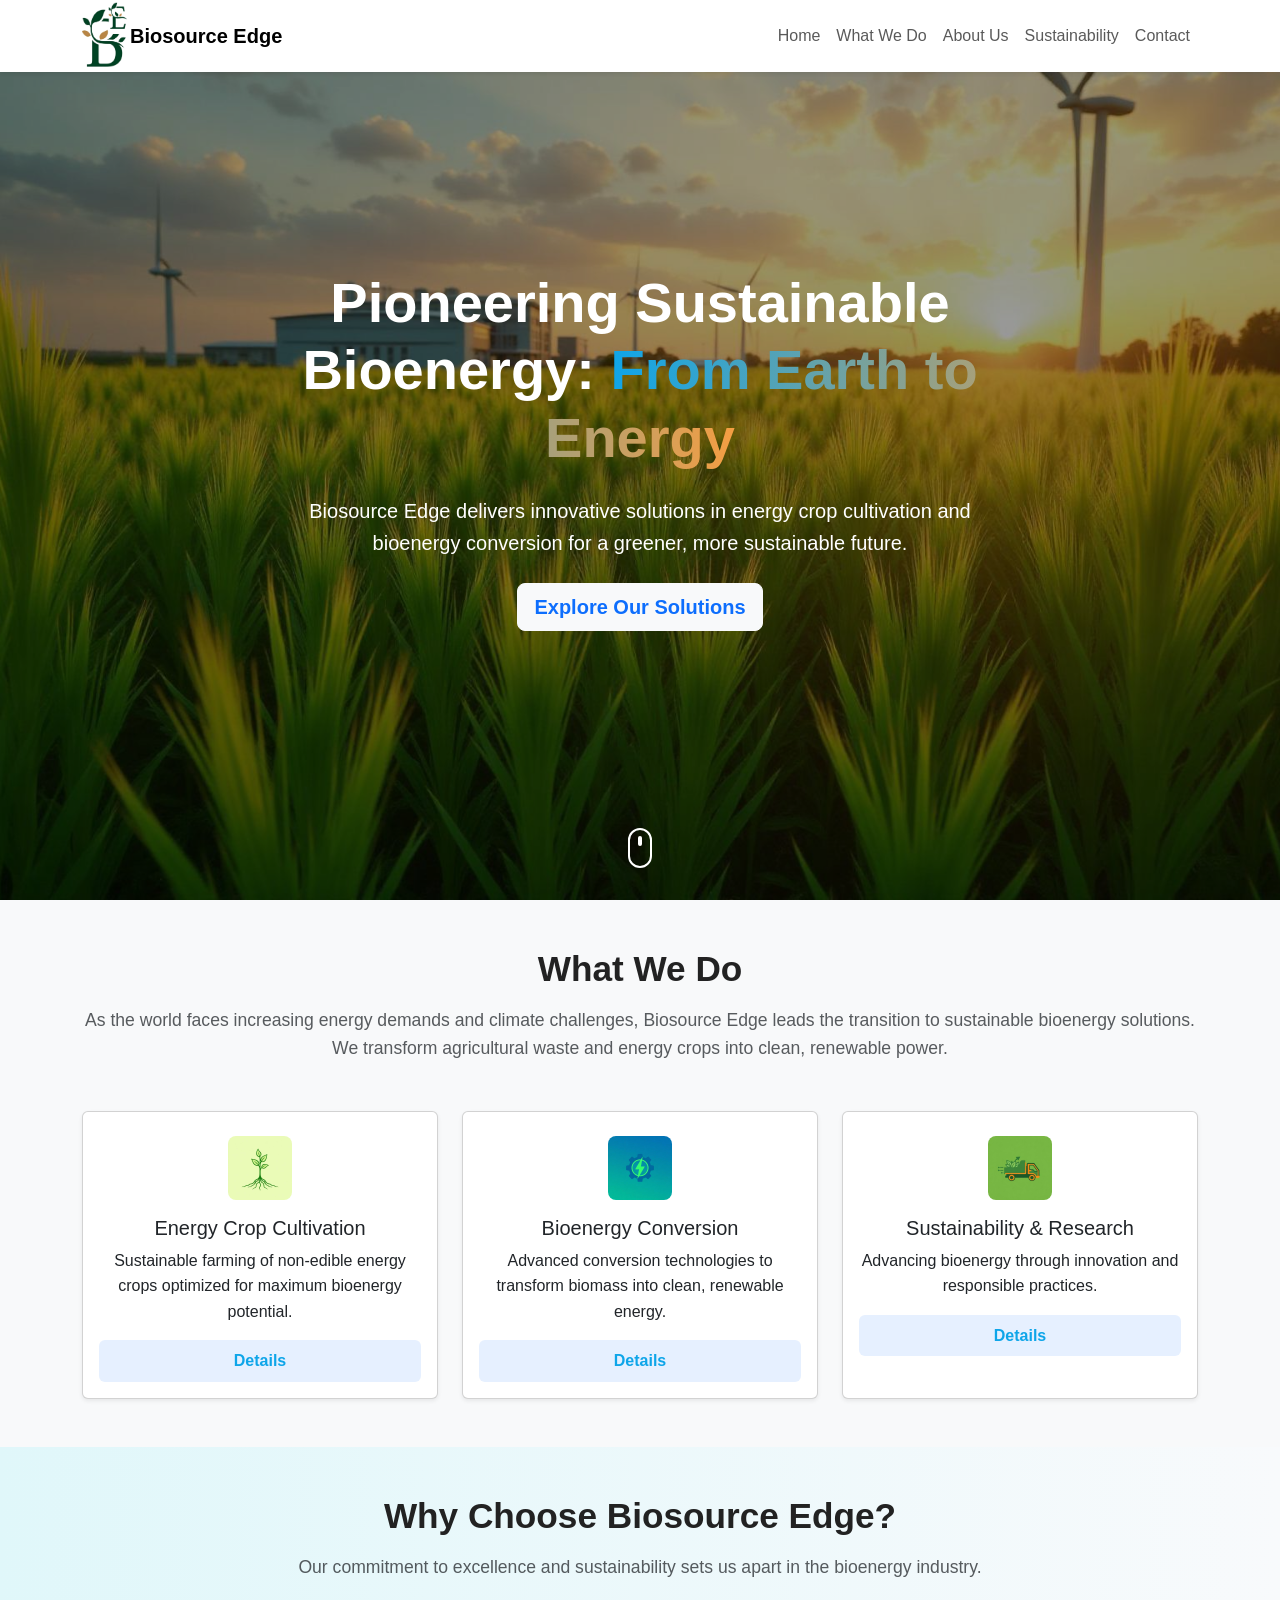
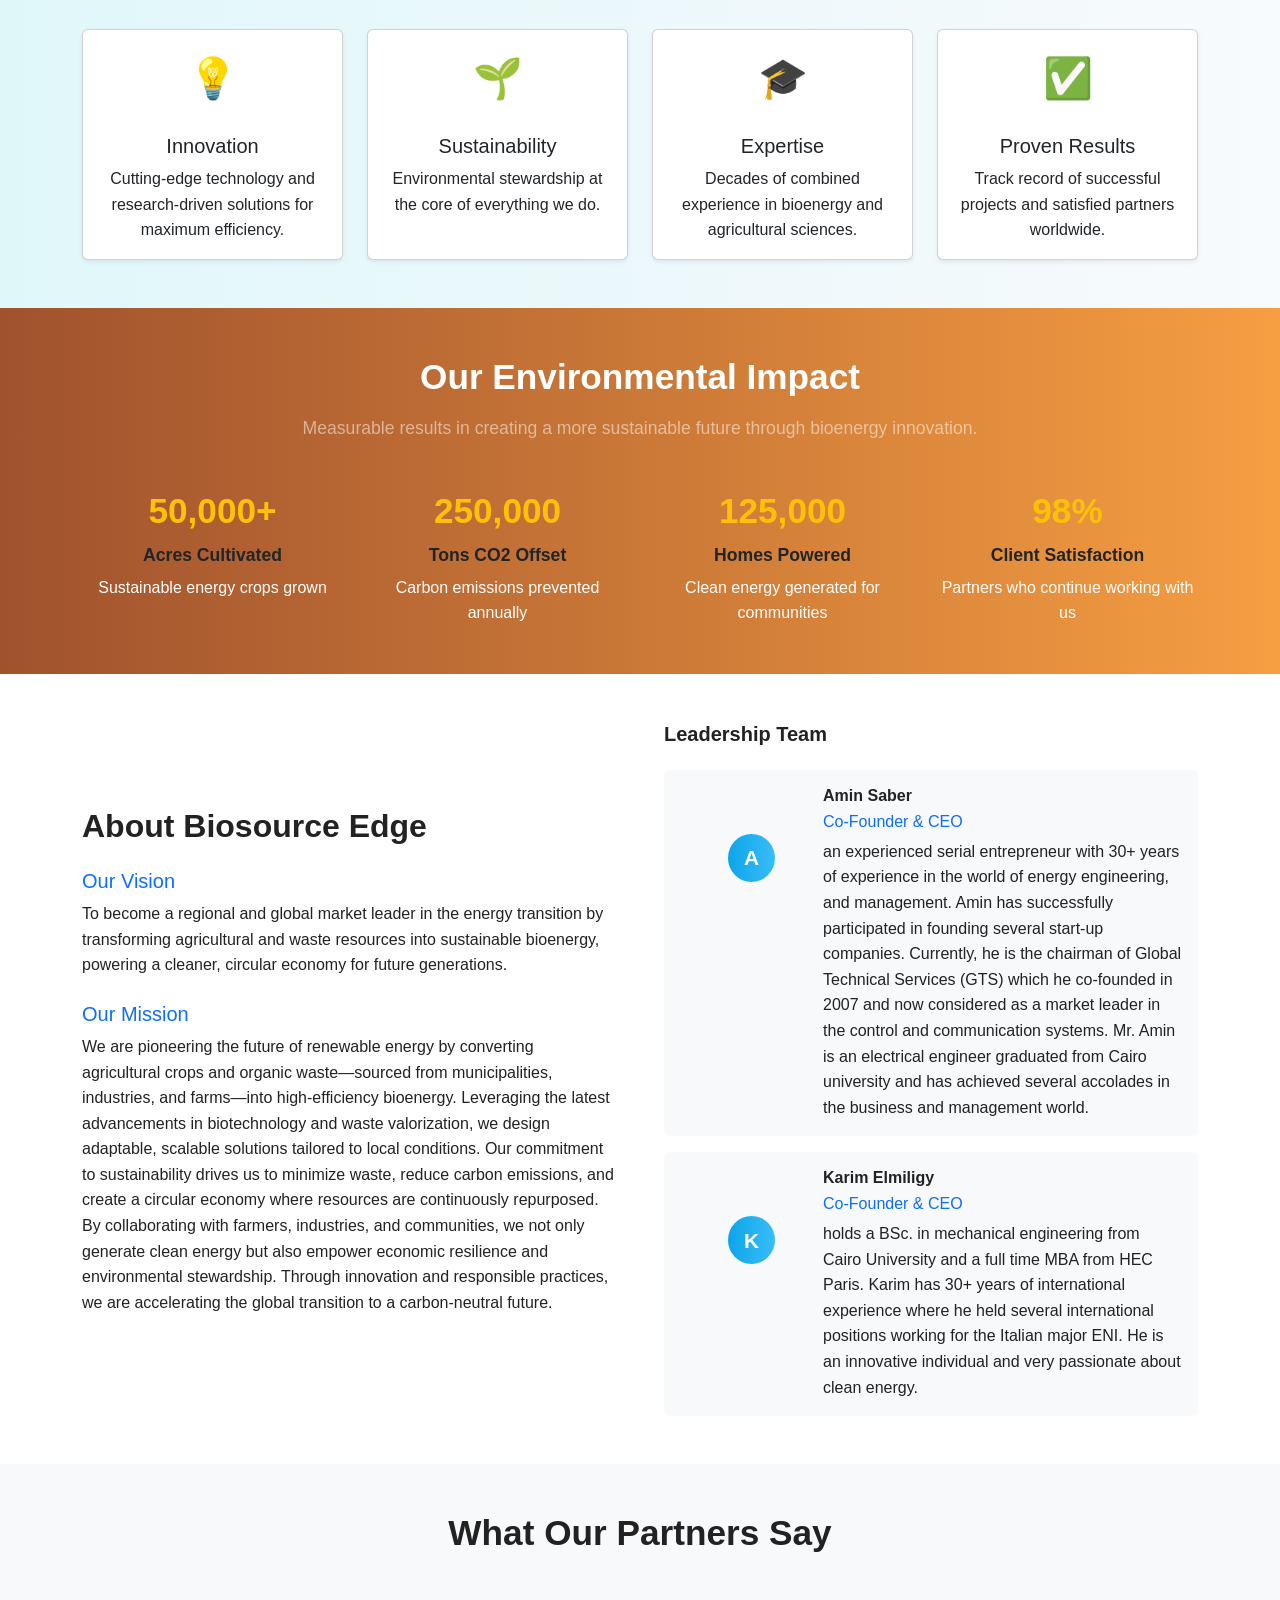
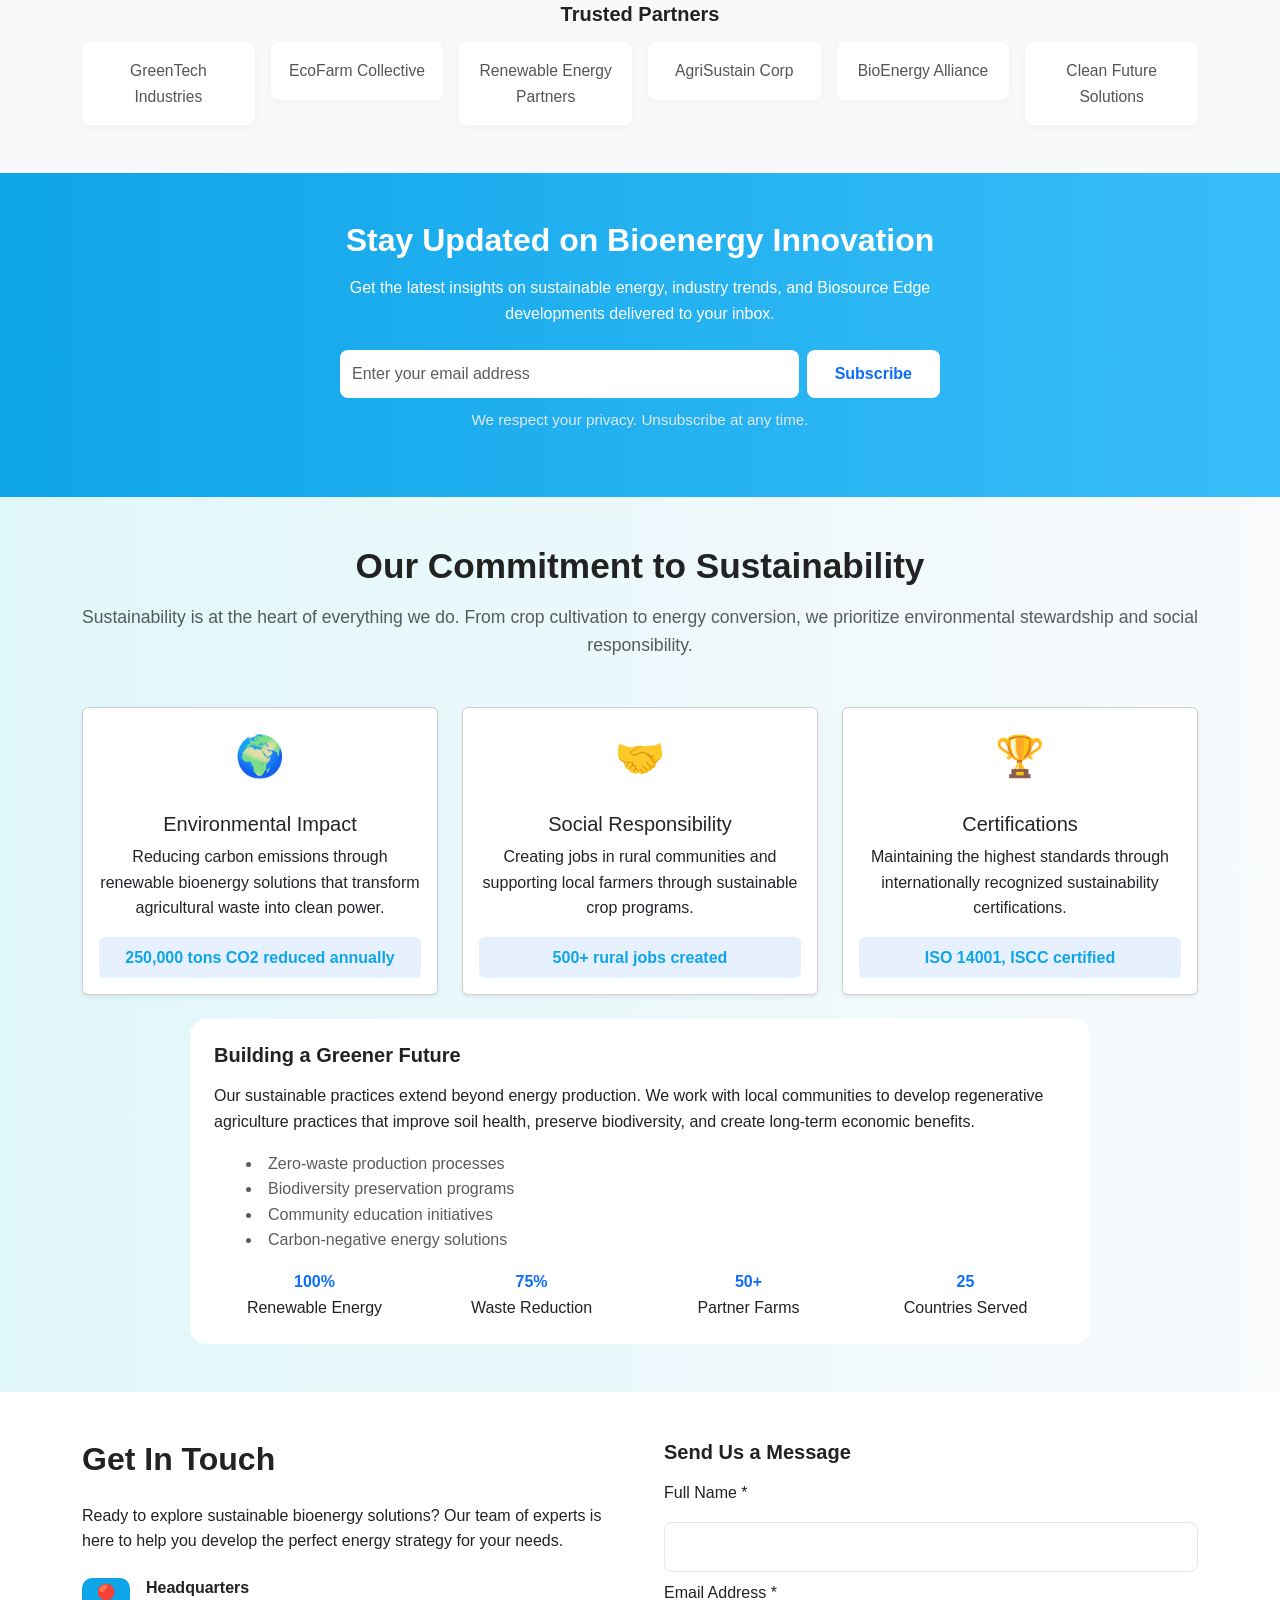
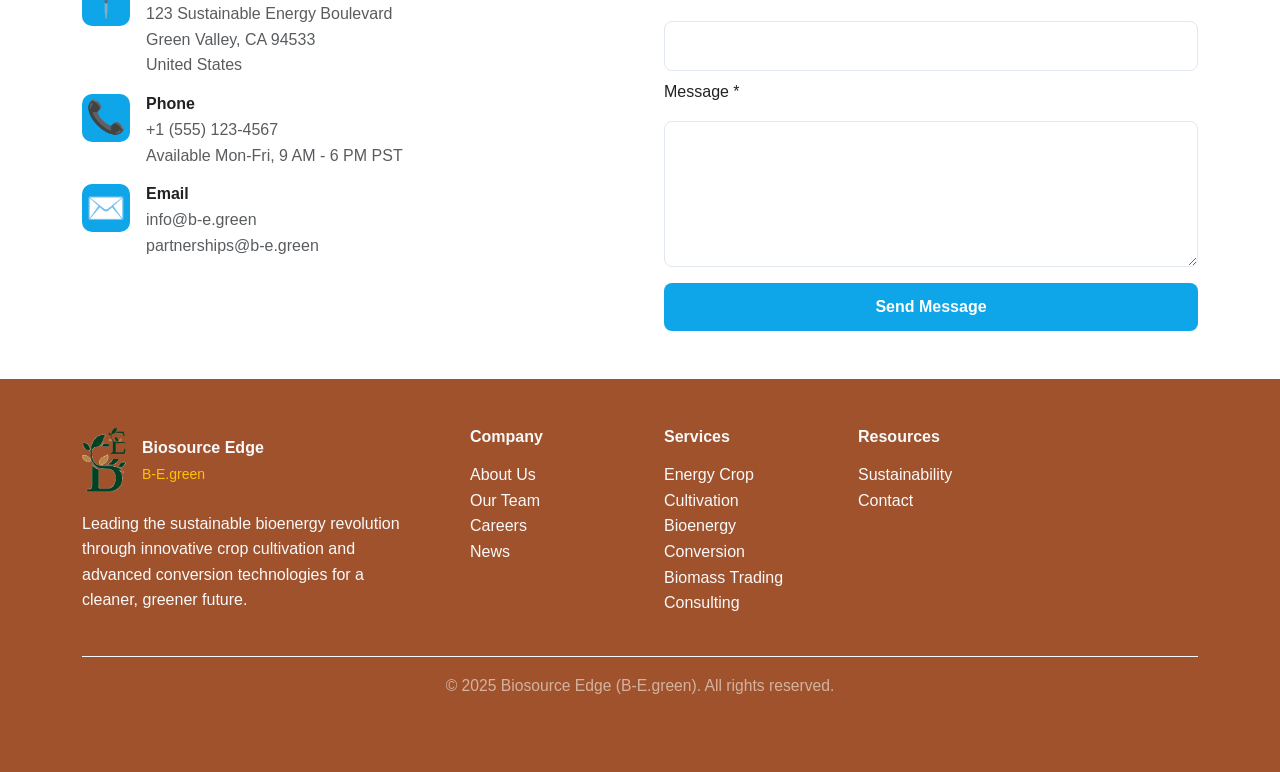
==== index.html @ 22eb6f59 "upload" ====
<!DOCTYPE html>
<html lang="en">

<head>
    <meta charset="UTF-8">
    <meta name="viewport" content="width=device-width, initial-scale=1.0">
    <title>Bioenergy Bloom</title>
    <!-- Bootstrap CSS -->
    <link href="https://cdn.jsdelivr.net/npm/bootstrap@5.3.2/dist/css/bootstrap.min.css" rel="stylesheet">
    
    <!-- Bootstrap Icons -->
    <link rel="stylesheet" href="https://cdn.jsdelivr.net/npm/bootstrap-icons@1.10.0/font/bootstrap-icons.css">
    <link rel="stylesheet" href="styles.css">
</head>

<body>
    <!-- Navigation Bar (Bootstrap) -->
    <nav class="navbar navbar-expand-lg bg-white shadow-sm fixed-top">
        <div class="container">
            <a class="navbar-brand d-flex align-items-center" href="#home">
                <!-- <span class="logo me-2">BE</span> -->
                <img src="assets/Biosource Logo.png" class="card-img-top mx-auto " alt="BE" style="width: 3rem;">
                <span>
                    <span class="fw-bold">Biosource Edge</span><br>
                    <!-- <span class="text-primary small">B-E.green</span> -->
                </span>
            </a>
            <button class="navbar-toggler" type="button" data-bs-toggle="collapse" data-bs-target="#mainNavbar"
                aria-controls="mainNavbar" aria-expanded="false" aria-label="Toggle navigation">
                <span class="navbar-toggler-icon"></span>
            </button>
            <div class="collapse navbar-collapse" id="mainNavbar">
                <ul class="navbar-nav ms-auto mb-2 mb-lg-0">
                    <li class="nav-item"><a class="nav-link" href="#home">Home</a></li>
                    <li class="nav-item"><a class="nav-link" href="#services">What We Do</a></li>
                    <li class="nav-item"><a class="nav-link" href="#about">About Us</a></li>
                    <li class="nav-item"><a class="nav-link" href="#sustainability">Sustainability</a></li>
                    <li class="nav-item"><a class="nav-link" href="#contact">Contact</a></li>
                </ul>
            </div>
        </div>
    </nav>

    <!-- Hero Section (Bootstrap) -->
    <section id="home" class="hero-section d-flex align-items-center justify-content-center"
        style="background-image: url('assets/hero-bioenergy.jpg');">
        <div class="hero-overlay"></div>
        <div class="container position-relative z-2 text-center text-white py-5">
            <div class="mx-auto" style="max-width: 700px;">
                <h1 class="display-4 fw-bold mb-4">Pioneering Sustainable Bioenergy: <span class="text-gradient">From
                        Earth to Energy</span></h1>
                <p class="lead mb-4">Biosource Edge delivers innovative solutions in energy crop cultivation and
                    bioenergy conversion for a greener, more sustainable future.</p>
                <button onclick="document.getElementById('services').scrollIntoView({behavior: 'smooth'});"
                    class="btn btn-lg btn-light text-primary fw-semibold">Explore Our Solutions</button>
            </div>
        </div>
        <div class="scroll-indicator">
            <div class="mouse">
                <div class="mouse-dot"></div>
            </div>
        </div>
    </section>

    <!-- Services Section (Bootstrap) -->
    <section id="services" class="services-section py-5 bg-light">
        <div class="container">
            <div class="section-header mb-5 text-center">
                <h2 class="fw-bold mb-3">What We Do</h2>
                <p class="text-muted">As the world faces increasing energy demands and climate challenges, Biosource
                    Edge leads the transition to sustainable bioenergy solutions. We transform agricultural waste and
                    energy crops into clean, renewable power.</p>
            </div>
            <div class="row g-4">
                <div class="col-md-6 col-lg-4">
                    <div class="card h-100 text-center shadow-sm">
                        <img src="assets/icon-cultivation.jpg" class="card-img-top mx-auto mt-4"
                            alt="Energy Crop Cultivation"
                            style="width:64px;height:64px;object-fit:cover;border-radius:8px;">
                        <div class="card-body">
                            <h5 class="card-title">Energy Crop Cultivation</h5>
                            <p class="card-text">Sustainable farming of non-edible energy crops optimized for maximum
                                bioenergy potential.</p>
                            <div class="sustainability-metrics bg-primary bg-opacity-10 rounded p-2 mt-2 fw-semibold" data-bs-toggle="modal" data-bs-target="#energyCropsModal">
                                Details</div>
                        </div>
                    </div>
                </div>
                <div class="col-md-6 col-lg-4">
                    <div class="card h-100 text-center shadow-sm">
                        <img src="assets/icon-conversion.jpg" class="card-img-top mx-auto mt-4"
                            alt="Bioenergy Conversion"
                            style="width:64px;height:64px;object-fit:cover;border-radius:8px;">
                        <div class="card-body">
                            <h5 class="card-title">Bioenergy Conversion</h5>
                            <p class="card-text">Advanced conversion technologies to transform biomass into clean,
                                renewable energy.</p>
                            <div class="sustainability-metrics bg-primary bg-opacity-10 rounded p-2 mt-2 fw-semibold" data-bs-toggle="modal" data-bs-target="#biomassEnergyModal">
                                Details</div>
                        </div>
                    </div>
                </div>
                <div class="col-md-6 col-lg-4">
                    <div class="card h-100 text-center shadow-sm">
                        <img src="assets/icon-supply.jpg" class="card-img-top mx-auto mt-4"
                            alt="Sustainability & Research"
                            style="width:64px;height:64px;object-fit:cover;border-radius:8px;">
                        <div class="card-body">
                            <h5 class="card-title">Sustainability & Research</h5>
                            <p class="card-text">Advancing bioenergy through innovation and responsible practices.</p>
                            <div class="sustainability-metrics bg-primary bg-opacity-10 rounded p-2 mt-2 fw-semibold" data-bs-toggle="modal" data-bs-target="#sustainabilityModal">
                                Details</div>
                        </div>
                    </div>
                </div>
                <!-- <div class="col-md-6 col-lg-3">
                    <div class="card h-100 text-center shadow-sm">
                        <img src="assets/icon-consulting.jpg" class="card-img-top mx-auto mt-4"
                            alt="Project Development & Consulting"
                            style="width:64px;height:64px;object-fit:cover;border-radius:8px;">
                        <div class="card-body">
                            <h5 class="card-title">Project Development & Consulting</h5>
                            <p class="card-text">Expert consulting services for bioenergy project development and
                                implementation.</p>
                            <div class="sustainability-metrics bg-primary bg-opacity-10 rounded p-2 mt-2 fw-semibold">
                                Details</div>
                        </div>
                    </div>
                </div> -->
            </div>
        </div>
    </section>

    <!-- Why Choose Us Section (Bootstrap) -->
    <section class="why-choose-section py-5 bg-white">
        <div class="container">
            <div class="section-header mb-5 text-center">
                <h2 class="fw-bold mb-3">Why Choose Biosource Edge?</h2>
                <p class="text-muted">Our commitment to excellence and sustainability sets us apart in the bioenergy
                    industry.</p>
            </div>
            <div class="row g-4">
                <div class="col-md-6 col-lg-3">
                    <div class="card h-100 text-center shadow-sm">
                        <div class="feature-icon display-5 mt-4">💡</div>
                        <div class="card-body">
                            <h5 class="card-title">Innovation</h5>
                            <p class="card-text">Cutting-edge technology and research-driven solutions for maximum
                                efficiency.</p>
                        </div>
                    </div>
                </div>
                <div class="col-md-6 col-lg-3">
                    <div class="card h-100 text-center shadow-sm">
                        <div class="feature-icon display-5 mt-4">🌱</div>
                        <div class="card-body">
                            <h5 class="card-title">Sustainability</h5>
                            <p class="card-text">Environmental stewardship at the core of everything we do.</p>
                        </div>
                    </div>
                </div>
                <div class="col-md-6 col-lg-3">
                    <div class="card h-100 text-center shadow-sm">
                        <div class="feature-icon display-5 mt-4">🎓</div>
                        <div class="card-body">
                            <h5 class="card-title">Expertise</h5>
                            <p class="card-text">Decades of combined experience in bioenergy and agricultural sciences.
                            </p>
                        </div>
                    </div>
                </div>
                <div class="col-md-6 col-lg-3">
                    <div class="card h-100 text-center shadow-sm">
                        <div class="feature-icon display-5 mt-4">✅</div>
                        <div class="card-body">
                            <h5 class="card-title">Proven Results</h5>
                            <p class="card-text">Track record of successful projects and satisfied partners worldwide.
                            </p>
                        </div>
                    </div>
                </div>
            </div>
        </div>
    </section>

    <!-- Impact Section (Bootstrap) -->
    <section class="impact-section py-5 text-white"
        style="background: linear-gradient(90deg, #a0522d 0%, #f59e42 100%);">
        <div class="container">
            <div class="section-header mb-5 text-center">
                <h2 class="fw-bold mb-3">Our Environmental Impact</h2>
                <p class="text-white-50">Measurable results in creating a more sustainable future through bioenergy
                    innovation.</p>
            </div>
            <div class="row g-4">
                <div class="col-md-6 col-lg-3">
                    <div class="card h-100 text-center bg-transparent border-0">
                        <div class="impact-number display-5 fw-bold text-warning">50,000+</div>
                        <div class="impact-label fw-semibold">Acres Cultivated</div>
                        <div class="impact-desc">Sustainable energy crops grown</div>
                    </div>
                </div>
                <div class="col-md-6 col-lg-3">
                    <div class="card h-100 text-center bg-transparent border-0">
                        <div class="impact-number display-5 fw-bold text-warning">250,000</div>
                        <div class="impact-label fw-semibold">Tons CO2 Offset</div>
                        <div class="impact-desc">Carbon emissions prevented annually</div>
                    </div>
                </div>
                <div class="col-md-6 col-lg-3">
                    <div class="card h-100 text-center bg-transparent border-0">
                        <div class="impact-number display-5 fw-bold text-warning">125,000</div>
                        <div class="impact-label fw-semibold">Homes Powered</div>
                        <div class="impact-desc">Clean energy generated for communities</div>
                    </div>
                </div>
                <div class="col-md-6 col-lg-3">
                    <div class="card h-100 text-center bg-transparent border-0">
                        <div class="impact-number display-5 fw-bold text-warning">98%</div>
                        <div class="impact-label fw-semibold">Client Satisfaction</div>
                        <div class="impact-desc">Partners who continue working with us</div>
                    </div>
                </div>
            </div>
        </div>
    </section>

    <!-- About Section (Bootstrap) -->
    <section id="about" class="about-section py-5 bg-white">
        <div class="container">
            <div class="row g-5 align-items-center">
                <div class="col-lg-6">
                    <h2 class="fw-bold mb-4">About Biosource Edge</h2>
                    <div class="mb-4">
                        <h5 class="text-primary mb-2">Our Vision</h5>
                        <p>To become a regional and global market leader in the energy transition by transforming agricultural and waste resources into sustainable bioenergy, powering a cleaner, circular economy for future generations.</p>
                    </div>
                    <div>
                        <h5 class="text-primary mb-2">Our Mission</h5>
                        <p>We are pioneering the future of renewable energy by converting agricultural crops and organic waste—sourced from municipalities, industries, and farms—into high-efficiency bioenergy. Leveraging the latest advancements in biotechnology and waste valorization, we design adaptable, scalable solutions tailored to local conditions. Our commitment to sustainability drives us to minimize waste, reduce carbon emissions, and create a circular economy where resources are continuously repurposed. By collaborating with farmers, industries, and communities, we not only generate clean energy but also empower economic resilience and environmental stewardship. Through innovation and responsible practices, we are accelerating the global transition to a carbon-neutral future.</p>
                    </div>
                </div>
                <div class="col-lg-6">
                    <h5 class="fw-bold mb-4">Leadership Team</h5>
                    <div class="d-flex align-items-start mb-3 bg-light rounded p-3">
                        <div class="team-avatar m-5">A</div>
                        <div>
                            <h6 class="fw-semibold mb-1">Amin Saber</h6>
                            <div class="text-primary mb-1">Co-Founder & CEO</div>
                            <div>an experienced serial entrepreneur with 30+ years of experience in the world of energy engineering, and management. Amin has successfully participated in founding several start-up companies. Currently, he is the chairman of Global Technical Services (GTS) which he co-founded in 2007 and now considered as a market leader in the control and communication systems.  Mr. Amin is an electrical engineer graduated from Cairo university and has achieved several accolades in the business and management world.</div>
                        </div>
                    </div>
                    <div class="d-flex align-items-start bg-light rounded p-3">
                        <div class="team-avatar m-5">K</div>
                        <div>
                            <h6 class="fw-semibold mb-1">Karim Elmiligy</h6>
                            <div class="text-primary mb-1">Co-Founder & CEO</div>
                            <div>holds a BSc. in mechanical engineering from Cairo University and a full time MBA from HEC Paris. Karim has 30+ years of international experience where he held several international positions working for the Italian major ENI. He is an innovative individual and very passionate about clean energy.</div>
                        </div>
                    </div>
                </div>
            </div>
        </div>
    </section>

    <!-- Testimonials Section (Bootstrap) -->
    <section class="testimonials-section py-5 bg-light">
        <div class="container">
            <div class="section-header mb-5 text-center">
                <h2 class="fw-bold mb-3">What Our Partners Say</h2>
                <!-- <p class="text-muted">Hear from the organizations we've helped transform their energy future.</p> -->
            </div>
            <!-- <div class="row g-4 mb-4">
                <div class="col-md-4">
                    <div class="card h-100 shadow-sm">
                        <div class="card-body">
                            <div class="testimonial-rating text-warning mb-2">★★★★★</div>
                            <p class="card-text">"Biosource Edge transformed our agricultural waste into a valuable
                                energy resource. Their expertise and professionalism exceeded our expectations."</p>
                            <div class="testimonial-author mt-3">Sarah Johnson<br><span
                                    class="testimonial-company text-primary">GreenTech Industries</span></div>
                        </div>
                    </div>
                </div>
                <div class="col-md-4">
                    <div class="card h-100 shadow-sm">
                        <div class="card-body">
                            <div class="testimonial-rating text-warning mb-2">★★★★★</div>
                            <p class="card-text">"The sustainable solutions provided by Biosource Edge have
                                significantly reduced our carbon footprint while improving our bottom line."</p>
                            <div class="testimonial-author mt-3">Michael Chen<br><span
                                    class="testimonial-company text-primary">EcoFarm Collective</span></div>
                        </div>
                    </div>
                </div>
                <div class="col-md-4">
                    <div class="card h-100 shadow-sm">
                        <div class="card-body">
                            <div class="testimonial-rating text-warning mb-2">★★★★★</div>
                            <p class="card-text">"Their innovative approach to bioenergy conversion has revolutionized
                                how we think about renewable energy in agriculture."</p>
                            <div class="testimonial-author mt-3">Dr. Amanda Rodriguez<br><span
                                    class="testimonial-company text-primary">Sustainable Energy Research
                                    Institute</span></div>
                        </div>
                    </div>
                </div>
            </div> -->
            <div class="partners-section text-center">
                <h5 class="fw-bold mb-3">Trusted Partners</h5>
                <div class="row g-3 justify-content-center">
                    <div class="col-6 col-md-2">
                        <div class="partner-card">GreenTech Industries</div>
                    </div>
                    <div class="col-6 col-md-2">
                        <div class="partner-card">EcoFarm Collective</div>
                    </div>
                    <div class="col-6 col-md-2">
                        <div class="partner-card">Renewable Energy Partners</div>
                    </div>
                    <div class="col-6 col-md-2">
                        <div class="partner-card">AgriSustain Corp</div>
                    </div>
                    <div class="col-6 col-md-2">
                        <div class="partner-card">BioEnergy Alliance</div>
                    </div>
                    <div class="col-6 col-md-2">
                        <div class="partner-card">Clean Future Solutions</div>
                    </div>
                </div>
            </div>
        </div>
    </section>

    <!-- News Section (Bootstrap) -->
    <!-- <section class="news-section py-5 bg-white">
        <div class="container">
            <div class="section-header mb-5 text-center">
                <h2 class="fw-bold mb-3">Latest News & Insights</h2>
                <p class="text-muted">Stay updated with our latest developments and industry insights.</p>
            </div>
            <div class="row g-4">
                <div class="col-md-4">
                    <div class="card h-100 shadow-sm cursor-pointer">
                        <div class="card-body">
                            <div class="news-category bg-primary text-white px-3 py-1 rounded-pill mb-2 d-inline-block">
                                Expansion</div>
                            <h5 class="card-title">Biosource Edge Expands Operations to Three New Regions</h5>
                            <p class="card-text">Our sustainable bioenergy solutions are now available in additional
                                markets, bringing clean energy closer to more communities.</p>
                            <div class="news-meta d-flex justify-content-between align-items-center">
                                <span class="text-muted">March 15, 2024</span>
                                <span class="text-primary read-more">Read More →</span>
                            </div>
                        </div>
                    </div>
                </div>
                <div class="col-md-4">
                    <div class="card h-100 shadow-sm cursor-pointer">
                        <div class="card-body">
                            <div class="news-category bg-primary text-white px-3 py-1 rounded-pill mb-2 d-inline-block">
                                Innovation</div>
                            <h5 class="card-title">Breakthrough in Energy Crop Yield Technology</h5>
                            <p class="card-text">New cultivation techniques increase biomass yield by 40% while
                                maintaining soil health and biodiversity.</p>
                            <div class="news-meta d-flex justify-content-between align-items-center">
                                <span class="text-muted">February 28, 2024</span>
                                <span class="text-primary read-more">Read More →</span>
                            </div>
                        </div>
                    </div>
                </div>
                <div class="col-md-4">
                    <div class="card h-100 shadow-sm cursor-pointer">
                        <div class="card-body">
                            <div class="news-category bg-primary text-white px-3 py-1 rounded-pill mb-2 d-inline-block">
                                Partnership</div>
                            <h5 class="card-title">Partnership with Leading Agricultural Universities</h5>
                            <p class="card-text">Collaborative research program launched to advance bioenergy conversion
                                efficiency and sustainability practices.</p>
                            <div class="news-meta d-flex justify-content-between align-items-center">
                                <span class="text-muted">February 10, 2024</span>
                                <span class="text-primary read-more">Read More →</span>
                            </div>
                        </div>
                    </div>
                </div>
            </div>
        </div>
    </section> -->

    <!-- Newsletter Section (Bootstrap) -->
    <section class="newsletter-section py-5 bg-primary text-white text-center">
        <div class="container">
            <div class="newsletter-content mx-auto" style="max-width:600px;">
                <h2 class="fw-bold mb-3">Stay Updated on Bioenergy Innovation</h2>
                <p class="mb-4">Get the latest insights on sustainable energy, industry trends, and Biosource Edge
                    developments delivered to your inbox.</p>
                <form id="newsletter-form" class="newsletter-form d-flex gap-2 justify-content-center mb-2">
                    <input type="email" id="newsletter-email" class="form-control"
                        placeholder="Enter your email address" required>
                    <button type="submit" class="btn btn-light text-primary fw-semibold">Subscribe</button>
                </form>
                <p class="newsletter-privacy small">We respect your privacy. Unsubscribe at any time.</p>
                <div id="newsletter-success" class="newsletter-success bg-white bg-opacity-10 rounded p-4 mt-3"
                    style="display:none;">
                    <div class="newsletter-check display-4 mb-2">✓</div>
                    <h3 class="fw-bold mb-2">Thank You!</h3>
                    <p>You've successfully subscribed to our newsletter.</p>
                </div>
            </div>
        </div>
    </section>

    <!-- Sustainability Section (Bootstrap) -->
    <section id="sustainability" class="sustainability-section py-5 bg-light">
        <div class="container">
            <div class="section-header mb-5 text-center">
                <h2 class="fw-bold mb-3">Our Commitment to Sustainability</h2>
                <p class="text-muted">Sustainability is at the heart of everything we do. From crop cultivation to
                    energy conversion, we prioritize environmental stewardship and social responsibility.</p>
            </div>
            <div class="row g-4 mb-4">
                <div class="col-md-4">
                    <div class="card h-100 text-center shadow-sm">
                        <div class="sustainability-icon display-5 mt-4">🌍</div>
                        <div class="card-body">
                            <h5 class="card-title">Environmental Impact</h5>
                            <p class="card-text">Reducing carbon emissions through renewable bioenergy solutions that
                                transform agricultural waste into clean power.</p>
                            <div class="sustainability-metrics bg-primary bg-opacity-10 rounded p-2 mt-2 fw-semibold">
                                250,000 tons CO2 reduced annually</div>
                        </div>
                    </div>
                </div>
                <div class="col-md-4">
                    <div class="card h-100 text-center shadow-sm">
                        <div class="sustainability-icon display-5 mt-4">🤝</div>
                        <div class="card-body">
                            <h5 class="card-title">Social Responsibility</h5>
                            <p class="card-text">Creating jobs in rural communities and supporting local farmers through
                                sustainable crop programs.</p>
                            <div class="sustainability-metrics bg-primary bg-opacity-10 rounded p-2 mt-2 fw-semibold">
                                500+ rural jobs created</div>
                        </div>
                    </div>
                </div>
                <div class="col-md-4">
                    <div class="card h-100 text-center shadow-sm">
                        <div class="sustainability-icon display-5 mt-4">🏆</div>
                        <div class="card-body">
                            <h5 class="card-title">Certifications</h5>
                            <p class="card-text">Maintaining the highest standards through internationally recognized
                                sustainability certifications.</p>
                            <div class="sustainability-metrics bg-primary bg-opacity-10 rounded p-2 mt-2 fw-semibold">
                                ISO 14001, ISCC certified</div>
                        </div>
                    </div>
                </div>
            </div>
            <div class="sustainability-impact bg-white rounded-4 p-4 mt-4 mx-auto" style="max-width:900px;">
                <h5 class="fw-bold mb-3">Building a Greener Future</h5>
                <p class="mb-3">Our sustainable practices extend beyond energy production. We work with local
                    communities to develop regenerative agriculture practices that improve soil health, preserve
                    biodiversity, and create long-term economic benefits.</p>
                <ul class="mb-3 text-muted">
                    <li>Zero-waste production processes</li>
                    <li>Biodiversity preservation programs</li>
                    <li>Community education initiatives</li>
                    <li>Carbon-negative energy solutions</li>
                </ul>
                <div class="row g-3">
                    <div class="col-6 col-md-3 text-center"><span class="fw-bold text-primary">100%</span><br>Renewable
                        Energy</div>
                    <div class="col-6 col-md-3 text-center"><span class="fw-bold text-primary">75%</span><br>Waste
                        Reduction</div>
                    <div class="col-6 col-md-3 text-center"><span class="fw-bold text-primary">50+</span><br>Partner
                        Farms</div>
                    <div class="col-6 col-md-3 text-center"><span class="fw-bold text-primary">25</span><br>Countries
                        Served</div>
                </div>
            </div>
        </div>
    </section>

    <!-- Contact Section (Bootstrap) -->
    <section id="contact" class="contact-section py-5 bg-white">
        <div class="container">
            <div class="row g-5">
                <div class="col-lg-6">
                    <h2 class="fw-bold mb-4">Get In Touch</h2>
                    <p class="mb-4">Ready to explore sustainable bioenergy solutions? Our team of experts is here to
                        help you develop the perfect energy strategy for your needs.</p>
                    <div class="contact-details mt-4">
                        <div class="d-flex align-items-start mb-3">
                            <div class="contact-icon me-3">📍</div>
                            <div>
                                <h6 class="fw-semibold mb-1">Headquarters</h6>
                                <div class="text-muted">123 Sustainable Energy Boulevard<br>Green Valley, CA
                                    94533<br>United States</div>
                            </div>
                        </div>
                        <div class="d-flex align-items-start mb-3">
                            <div class="contact-icon me-3">📞</div>
                            <div>
                                <h6 class="fw-semibold mb-1">Phone</h6>
                                <div class="text-muted">+1 (555) 123-4567<br>Available Mon-Fri, 9 AM - 6 PM PST</div>
                            </div>
                        </div>
                        <div class="d-flex align-items-start mb-3">
                            <div class="contact-icon me-3">✉️</div>
                            <div>
                                <h6 class="fw-semibold mb-1">Email</h6>
                                <div class="text-muted">info@b-e.green<br>partnerships@b-e.green</div>
                            </div>
                        </div>
                    </div>
                </div>
                <div class="col-lg-6">
                    <h5 class="fw-bold mb-3">Send Us a Message</h5>
                    <form id="contact-form" class="contact-form d-flex flex-column gap-2">
                        <label for="name" class="form-label">Full Name *</label>
                        <input type="text" id="name" name="name" class="form-control" required>
                        <label for="email" class="form-label">Email Address *</label>
                        <input type="email" id="email" name="email" class="form-control" required>
                        <label for="message" class="form-label">Message *</label>
                        <textarea id="message" name="message" rows="5" class="form-control" required></textarea>
                        <button type="submit" class="btn btn-primary fw-semibold mt-2">Send Message</button>
                    </form>
                    <div id="contact-success"
                        class="contact-success bg-primary bg-opacity-10 rounded p-4 mt-3 text-center"
                        style="display:none;">
                        <div class="contact-check display-4 mb-2 text-primary">✓</div>
                        <h4 class="fw-bold mb-2">Message Sent!</h4>
                        <p>Thank you for contacting us. We'll get back to you within 24 hours.</p>
                    </div>
                </div>
            </div>
        </div>
    </section>

    <!-- Footer Section (Bootstrap) -->
    <footer class="footer-section py-5 bg-brown text-light">
        <div class="container">
            <div class="row g-5 align-items-start">
                <div class="col-lg-4 mb-4 mb-lg-0">
                    <div class="footer-brand d-flex align-items-center mb-3">
                        <img src="assets/Biosource Logo.png" class="card-img-top " alt="BE" style="width: 3rem;">

                        <span>
                            <span class="fw-bold">Biosource Edge</span><br>
                            <span class="text-warning small">B-E.green</span>
                        </span>
                    </div>
                    <p>Leading the sustainable bioenergy revolution through innovative crop cultivation and advanced
                        conversion technologies for a cleaner, greener future.</p>
                    <!-- <div class="footer-social d-flex gap-2 mt-3">
                        <a href="#" class="social-link btn btn-light text-primary fw-bold">L</a>
                        <a href="#" class="social-link btn btn-light text-primary fw-bold">T</a>
                        <a href="#" class="social-link btn btn-light text-primary fw-bold">F</a>
                        <a href="#" class="social-link btn btn-light text-primary fw-bold">I</a>
                    </div> -->
                </div>
                <div class="col-lg-2">
                    <h6 class="fw-bold mb-3">Company</h6>
                    <ul class="list-unstyled">
                        <li><a href="#about" class="text-light text-decoration-none">About Us</a></li>
                        <li><a href="#about" class="text-light text-decoration-none">Our Team</a></li>
                        <li><a href="#contact" class="text-light text-decoration-none">Careers</a></li>
                        <li><a href="#news" class="text-light text-decoration-none">News</a></li>
                    </ul>
                </div>
                <div class="col-lg-2">
                    <h6 class="fw-bold mb-3">Services</h6>
                    <ul class="list-unstyled">
                        <li><a href="#services" class="text-light text-decoration-none">Energy Crop Cultivation</a></li>
                        <li><a href="#services" class="text-light text-decoration-none">Bioenergy Conversion</a></li>
                        <li><a href="#services" class="text-light text-decoration-none">Biomass Trading</a></li>
                        <li><a href="#services" class="text-light text-decoration-none">Consulting</a></li>
                    </ul>
                </div>
                <div class="col-lg-2">
                    <h6 class="fw-bold mb-3">Resources</h6>
                    <ul class="list-unstyled">
                        <li><a href="#sustainability" class="text-light text-decoration-none">Sustainability</a></li>
                        <!-- <li><a href="#testimonials" class="text-light text-decoration-none">Case Studies</a></li>
                        <li><a href="#news" class="text-light text-decoration-none">Blog</a></li> -->
                        <li><a href="#contact" class="text-light text-decoration-none">Contact</a></li>
                    </ul>
                </div>
            </div>
            <div class="footer-bottom border-top border-light pt-3 mt-4 text-center">
                <p class="mb-2">&copy; 2025 Biosource Edge (B-E.green). All rights reserved.</p>
                <!-- <div class="footer-policies d-flex gap-3 justify-content-center ">
                    <a href="#" class="text-light text-decoration-none">Privacy Policy</a>
                    <a href="#" class="text-light text-decoration-none">Terms of Service</a>
                    <a href="#" class="text-light text-decoration-none">Cookie Policy</a>
                </div> -->
            </div>
        </div>
    </footer>
    <!--
  <section id="services" class="services-section">
    <div class="section-header">
      <h2>What We Do</h2>
      <p>As the world faces increasing energy demands and climate challenges, Biosource Edge leads the transition to sustainable bioenergy solutions. We transform agricultural waste and energy crops into clean, renewable power.</p>
    </div>
    <div class="services-grid">
      <div class="service-card">
        <img src="assets/icon-cultivation.jpg" alt="Energy Crop Cultivation">
        <h3>Energy Crop Cultivation</h3>
        <p>Sustainable farming of non-edible energy crops optimized for maximum bioenergy potential.</p>
      </div>
      <div class="service-card">
        <img src="assets/icon-conversion.jpg" alt="Bioenergy Conversion">
        <h3>Bioenergy Conversion</h3>
        <p>Advanced conversion technologies to transform biomass into clean, renewable energy.</p>
      </div>
      <div class="service-card">
        <img src="assets/icon-supply.jpg" alt="Biomass Supply & Trading">
        <h3>Biomass Supply & Trading</h3>
        <p>Reliable supply chain management and trading of premium biomass materials.</p>
      </div>
      <div class="service-card">
        <img src="assets/icon-consulting.jpg" alt="Project Development & Consulting">
        <h3>Project Development & Consulting</h3>
        <p>Expert consulting services for bioenergy project development and implementation.</p>
      </div>
    </div>
  </section>

  <section class="why-choose-section">
    <div class="section-header">
      <h2>Why Choose Biosource Edge?</h2>
      <p>Our commitment to excellence and sustainability sets us apart in the bioenergy industry.</p>
    </div>
    <div class="features-grid">
      <div class="feature-card"><div class="feature-icon">💡</div><h3>Innovation</h3><p>Cutting-edge technology and research-driven solutions for maximum efficiency.</p></div>
      <div class="feature-card"><div class="feature-icon">🌱</div><h3>Sustainability</h3><p>Environmental stewardship at the core of everything we do.</p></div>
      <div class="feature-card"><div class="feature-icon">🎓</div><h3>Expertise</h3><p>Decades of combined experience in bioenergy and agricultural sciences.</p></div>
      <div class="feature-card"><div class="feature-icon">✅</div><h3>Proven Results</h3><p>Track record of successful projects and satisfied partners worldwide.</p></div>
    </div>
  </section>

  <section class="impact-section">
    <div class="section-header">
      <h2>Our Environmental Impact</h2>
      <p>Measurable results in creating a more sustainable future through bioenergy innovation.</p>
    </div>
    <div class="impact-grid">
      <div class="impact-card"><div class="impact-number">50,000+</div><div class="impact-label">Acres Cultivated</div><div class="impact-desc">Sustainable energy crops grown</div></div>
      <div class="impact-card"><div class="impact-number">250,000</div><div class="impact-label">Tons CO2 Offset</div><div class="impact-desc">Carbon emissions prevented annually</div></div>
      <div class="impact-card"><div class="impact-number">125,000</div><div class="impact-label">Homes Powered</div><div class="impact-desc">Clean energy generated for communities</div></div>
      <div class="impact-card"><div class="impact-number">98%</div><div class="impact-label">Client Satisfaction</div><div class="impact-desc">Partners who continue working with us</div></div>
    </div>
  </section>

  <section id="about" class="about-section">
    <div class="about-grid">
      <div class="about-content">
        <h2>About Biosource Edge</h2>
        <div class="about-vision">
          <h3>Our Vision</h3>
          <p>To lead the global transition to sustainable bioenergy by transforming agricultural resources into clean, renewable power that benefits both communities and the environment.</p>
        </div>
        <div class="about-mission">
          <h3>Our Mission</h3>
          <p>We develop innovative bioenergy solutions through sustainable crop cultivation, advanced conversion technologies, and strategic partnerships to create a carbon-neutral energy future.</p>
        </div>
      </div>
      <div class="about-team">
        <h3>Leadership Team</h3>
        <div class="team-member">
          <div class="team-avatar">A</div>
          <div>
            <h4>Amin</h4>
            <p class="team-role">Co-Founder & CEO</p>
            <p>Visionary leader with expertise in sustainable agriculture and bioenergy systems.</p>
          </div>
        </div>
        <div class="team-member">
          <div class="team-avatar">K</div>
          <div>
            <h4>Karim</h4>
            <p class="team-role">Co-Founder & CTO</p>
            <p>Technology innovator specializing in biomass conversion and renewable energy.</p>
          </div>
        </div>
      </div>
    </div>
  </section>

  <section class="testimonials-section">
    <div class="section-header">
      <h2>What Our Partners Say</h2>
      <p>Hear from the organizations we've helped transform their energy future.</p>
    </div>
    <div class="testimonials-grid">
      <div class="testimonial-card">
        <div class="testimonial-rating">★★★★★</div>
        <p>"Biosource Edge transformed our agricultural waste into a valuable energy resource. Their expertise and professionalism exceeded our expectations."</p>
        <div class="testimonial-author">Sarah Johnson<br><span class="testimonial-company">GreenTech Industries</span></div>
      </div>
      <div class="testimonial-card">
        <div class="testimonial-rating">★★★★★</div>
        <p>"The sustainable solutions provided by Biosource Edge have significantly reduced our carbon footprint while improving our bottom line."</p>
        <div class="testimonial-author">Michael Chen<br><span class="testimonial-company">EcoFarm Collective</span></div>
      </div>
      <div class="testimonial-card">
        <div class="testimonial-rating">★★★★★</div>
        <p>"Their innovative approach to bioenergy conversion has revolutionized how we think about renewable energy in agriculture."</p>
        <div class="testimonial-author">Dr. Amanda Rodriguez<br><span class="testimonial-company">Sustainable Energy Research Institute</span></div>
      </div>
    </div>
    <div class="partners-section">
      <h3>Trusted Partners</h3>
      <div class="partners-grid">
        <div class="partner-card">GreenTech Industries</div>
        <div class="partner-card">EcoFarm Collective</div>
        <div class="partner-card">Renewable Energy Partners</div>
        <div class="partner-card">AgriSustain Corp</div>
        <div class="partner-card">BioEnergy Alliance</div>
        <div class="partner-card">Clean Future Solutions</div>
      </div>
    </div>
  </section>

  <section class="news-section">
    <div class="section-header">
      <h2>Latest News & Insights</h2>
      <p>Stay updated with our latest developments and industry insights.</p>
    </div>
    <div class="news-grid">
      <div class="news-card">
        <div class="news-category">Expansion</div>
        <h3>Biosource Edge Expands Operations to Three New Regions</h3>
        <p>Our sustainable bioenergy solutions are now available in additional markets, bringing clean energy closer to more communities.</p>
        <div class="news-meta">March 15, 2024 <span class="read-more">Read More →</span></div>
      </div>
      <div class="news-card">
        <div class="news-category">Innovation</div>
        <h3>Breakthrough in Energy Crop Yield Technology</h3>
        <p>New cultivation techniques increase biomass yield by 40% while maintaining soil health and biodiversity.</p>
        <div class="news-meta">February 28, 2024 <span class="read-more">Read More →</span></div>
      </div>
      <div class="news-card">
        <div class="news-category">Partnership</div>
        <h3>Partnership with Leading Agricultural Universities</h3>
        <p>Collaborative research program launched to advance bioenergy conversion efficiency and sustainability practices.</p>
        <div class="news-meta">February 10, 2024 <span class="read-more">Read More →</span></div>
      </div>
    </div>
  </section>

  <section class="newsletter-section">
    <div class="newsletter-content">
      <h2>Stay Updated on Bioenergy Innovation</h2>
      <p>Get the latest insights on sustainable energy, industry trends, and Biosource Edge developments delivered to your inbox.</p>
      <form id="newsletter-form" class="newsletter-form">
        <input type="email" id="newsletter-email" placeholder="Enter your email address" required>
        <button type="submit">Subscribe</button>
      </form>
      <p class="newsletter-privacy">We respect your privacy. Unsubscribe at any time.</p>
      <div id="newsletter-success" class="newsletter-success" style="display:none;">
        <div class="newsletter-check">✓</div>
        <h3>Thank You!</h3>
        <p>You've successfully subscribed to our newsletter.</p>
      </div>
    </div>
  </section>

  <section id="sustainability" class="sustainability-section">
    <div class="section-header">
      <h2>Our Commitment to Sustainability</h2>
      <p>Sustainability is at the heart of everything we do. From crop cultivation to energy conversion, we prioritize environmental stewardship and social responsibility.</p>
    </div>
    <div class="sustainability-grid">
      <div class="sustainability-card">
        <div class="sustainability-icon">🌍</div>
        <h3>Environmental Impact</h3>
        <p>Reducing carbon emissions through renewable bioenergy solutions that transform agricultural waste into clean power.</p>
        <div class="sustainability-metrics">250,000 tons CO2 reduced annually</div>
      </div>
      <div class="sustainability-card">
        <div class="sustainability-icon">🤝</div>
        <h3>Social Responsibility</h3>
        <p>Creating jobs in rural communities and supporting local farmers through sustainable crop programs.</p>
        <div class="sustainability-metrics">500+ rural jobs created</div>
      </div>
      <div class="sustainability-card">
        <div class="sustainability-icon">🏆</div>
        <h3>Certifications</h3>
        <p>Maintaining the highest standards through internationally recognized sustainability certifications.</p>
        <div class="sustainability-metrics">ISO 14001, ISCC certified</div>
      </div>
    </div>
    <div class="sustainability-impact">
      <h3>Building a Greener Future</h3>
      <p>Our sustainable practices extend beyond energy production. We work with local communities to develop regenerative agriculture practices that improve soil health, preserve biodiversity, and create long-term economic benefits.</p>
      <ul>
        <li>Zero-waste production processes</li>
        <li>Biodiversity preservation programs</li>
        <li>Community education initiatives</li>
        <li>Carbon-negative energy solutions</li>
      </ul>
      <div class="sustainability-stats">
        <div><span>100%</span> Renewable Energy</div>
        <div><span>75%</span> Waste Reduction</div>
        <div><span>50+</span> Partner Farms</div>
        <div><span>25</span> Countries Served</div>
      </div>
    </div>
  </section>

  <section id="contact" class="contact-section">
    <div class="contact-grid">
      <div class="contact-info">
        <h2>Get In Touch</h2>
        <p>Ready to explore sustainable bioenergy solutions? Our team of experts is here to help you develop the perfect energy strategy for your needs.</p>
        <div class="contact-details">
          <div class="contact-detail">
            <div class="contact-icon">📍</div>
            <div>
              <h3>Headquarters</h3>
              <p>123 Sustainable Energy Boulevard<br>Green Valley, CA 94533<br>United States</p>
            </div>
          </div>
          <div class="contact-detail">
            <div class="contact-icon">📞</div>
            <div>
              <h3>Phone</h3>
              <p>+1 (555) 123-4567<br>Available Mon-Fri, 9 AM - 6 PM PST</p>
            </div>
          </div>
          <div class="contact-detail">
            <div class="contact-icon">✉️</div>
            <div>
              <h3>Email</h3>
              <p>info@b-e.green<br>partnerships@b-e.green</p>
            </div>
          </div>
        </div>
      </div>
      <div class="contact-form-section">
        <h3>Send Us a Message</h3>
        <form id="contact-form" class="contact-form">
          <label for="name">Full Name *</label>
          <input type="text" id="name" name="name" required>
          <label for="email">Email Address *</label>
          <input type="email" id="email" name="email" required>
          <label for="message">Message *</label>
          <textarea id="message" name="message" rows="5" required></textarea>
          <button type="submit">Send Message</button>
        </form>
        <div id="contact-success" class="contact-success" style="display:none;">
          <div class="contact-check">✓</div>
          <h4>Message Sent!</h4>
          <p>Thank you for contacting us. We'll get back to you within 24 hours.</p>
        </div>
      </div>
    </div>
  </section>

  <footer class="footer-section">
    <div class="footer-main">
      <div class="footer-brand">
        <div class="logo">BE</div>
        <div>
          <div class="brand-title">Biosource Edge</div>
          <div class="brand-subtitle">B-E.green</div>
        </div>
      </div>
      <p>Leading the sustainable bioenergy revolution through innovative crop cultivation and advanced conversion technologies for a cleaner, greener future.</p>
      <div class="footer-social">
        <a href="#" class="social-link">L</a>
        <a href="#" class="social-link">T</a>
        <a href="#" class="social-link">F</a>
        <a href="#" class="social-link">I</a>
      </div>
      <div class="footer-links">
        <div>
          <h3>Company</h3>
          <ul>
            <li><a href="#about">About Us</a></li>
            <li><a href="#about">Our Team</a></li>
            <li><a href="#contact">Careers</a></li>
            <li><a href="#news">News</a></li>
          </ul>
        </div>
        <div>
          <h3>Services</h3>
          <ul>
            <li><a href="#services">Energy Crop Cultivation</a></li>
            <li><a href="#services">Bioenergy Conversion</a></li>
            <li><a href="#services">Biomass Trading</a></li>
            <li><a href="#services">Consulting</a></li>
          </ul>
        </div>
        <div>
          <h3>Resources</h3>
          <ul>
            <li><a href="#sustainability">Sustainability</a></li>
            <li><a href="#testimonials">Case Studies</a></li>
            <li><a href="#news">Blog</a></li>
            <li><a href="#contact">Contact</a></li>
          </ul>
        </div>
      </div>
    </div>
    <div class="footer-bottom">
      <p>&copy; 2024 Biosource Edge (B-E.green). All rights reserved.</p>
      <div class="footer-policies">
        <a href="#">Privacy Policy</a>
        <a href="#">Terms of Service</a>
        <a href="#">Cookie Policy</a>
      </div>
    </div>
  </footer>

  -->


    <!-- Energy Crops Modal -->
    <div class="modal fade" id="energyCropsModal" tabindex="-1" aria-labelledby="energyCropsModalLabel" aria-hidden="true">
        <div class="modal-dialog modal-xl">
            <div class="modal-content">
                <div class="modal-header">
                    <h5 class="modal-title" id="energyCropsModalLabel"><i class="bi bi-tree me-2"></i>Energy Crops Details</h5>
                    <button type="button" class="btn-close btn-close-white" data-bs-dismiss="modal" aria-label="Close"></button>
                </div>
                <div class="modal-body">
                    <!-- Navigation Tabs -->
                    <ul class="nav nav-pills mb-4 justify-content-center" id="energyCropsTabs" role="tablist">
                        <li class="nav-item" role="presentation">
                            <button class="nav-link active" id="overview-tab" data-bs-toggle="pill" data-bs-target="#overview" type="button" role="tab">Overview</button>
                        </li>
                        <li class="nav-item" role="presentation">
                            <button class="nav-link" id="approach-tab" data-bs-toggle="pill" data-bs-target="#approach" type="button" role="tab">Our Approach</button>
                        </li>
                        <li class="nav-item" role="presentation">
                            <button class="nav-link" id="services-tab" data-bs-toggle="pill" data-bs-target="#ourServices" type="button" role="tab">Services</button>
                        </li>
                        <li class="nav-item" role="presentation">
                            <button class="nav-link" id="benefits-tab" data-bs-toggle="pill" data-bs-target="#benefits" type="button" role="tab">Farmer Benefits</button>
                        </li>
                        <li class="nav-item" role="presentation">
                            <button class="nav-link" id="crops-tab" data-bs-toggle="pill" data-bs-target="#crops" type="button" role="tab">Featured Crops</button>
                        </li>
                    </ul>
                    
                    <!-- Tab Content -->
                    <div class="tab-content" id="energyCropsTabsContent">
                        <!-- Overview Tab -->
                        <div class="tab-pane fade show active" id="overview" role="tabpanel">
                            <div class="row">
                                <div class="col-md-6">
                                    <h4 class="text-success">What are Energy Crops?</h4>
                                    <p>Energy crops are plants grown specifically for use as fuel or bioenergy production. Unlike food crops, these are cultivated to generate energy through combustion, fermentation, or other conversion processes.</p>
                                    <div class="card bg-light border-0 mb-3">
                                        <div class="card-body">
                                            <h5 class="card-title">Key Benefits:</h5>
                                            <ul>
                                                <li>Renewable source of energy</li>
                                                <li>Reduced greenhouse gas emissions</li>
                                                <li>Carbon sequestration potential</li>
                                                <li>Utilization of marginal lands</li>
                                                <li>Biodiversity enhancement</li>
                                            </ul>
                                        </div>
                                    </div>
                                </div>
                                <div class="col-md-6">
                                    <div class="card border-0">
                                        <div class="card-body text-center">
                                            <i class="bi bi-lightning-charge-fill text-warning" style="font-size: 3rem;"></i>
                                            <h5 class="mt-3">Energy Production</h5>
                                            <p>Energy crops can be converted to:</p>
                                            <ul class="list-group list-group-flush">
                                                <li class="list-group-item">Solid biofuels for heat and power</li>
                                                <li class="list-group-item">Liquid biofuels for transportation</li>
                                                <li class="list-group-item">Biogas through anaerobic digestion</li>
                                            </ul>
                                        </div>
                                    </div>
                                </div>
                            </div>
                        </div>
                        
                        <!-- Our Approach Tab -->
                        <div class="tab-pane fade" id="approach" role="tabpanel">
                            <h4 class="text-success mb-4">Our Sustainable Farming Approach</h4>
                            <div class="row">
                                <div class="col-md-6">
                                    <div class="d-flex mb-4">
                                        <div class="me-3">
                                            <i class="bi bi-check-circle-fill text-success" style="font-size: 1.5rem;"></i>
                                        </div>
                                        <div>
                                            <h5>Research-Backed Methodologies</h5>
                                            <p>We employ scientifically validated approaches to energy crop cultivation, ensuring optimal yield while maintaining ecological balance.</p>
                                        </div>
                                    </div>
                                    <div class="d-flex mb-4">
                                        <div class="me-3">
                                            <i class="bi bi-check-circle-fill text-success" style="font-size: 1.5rem;"></i>
                                        </div>
                                        <div>
                                            <h5>Sustainable Practices</h5>
                                            <p>Our methods prioritize soil health, water conservation, and biodiversity protection through integrated farming systems.</p>
                                        </div>
                                    </div>
                                </div>
                                <!-- <div class="col-md-6">
                                    <div class="d-flex mb-4">
                                        <div class="me-3">
                                            <i class="bi bi-check-circle-fill text-success" style="font-size: 1.5rem;"></i>
                                        </div>
                                        <div>
                                            <h5>Precision Agriculture</h5>
                                            <p>Using technology to optimize resource use, minimize inputs, and maximize productivity through data-driven decisions.</p>
                                        </div>
                                    </div>
                                    <div class="d-flex mb-4">
                                        <div class="me-3">
                                            <i class="bi bi-check-circle-fill text-success" style="font-size: 1.5rem;"></i>
                                        </div>
                                        <div>
                                            <h5>Circular Economy Principles</h5>
                                            <p>We promote the use of by-products and waste streams to create additional value and minimize environmental impact.</p>
                                        </div>
                                    </div>
                                </div> -->
                            </div>
                        </div>
                        
                        <!-- Services Tab -->
                        <div class="tab-pane fade" id="ourServices" role="tabpanel">
                            <h4 class="text-success mb-4">Our Services</h4>
                            <div class="row">
                                <div class="col-md-6 mb-4">
                                    <div class="card h-100 border-0 shadow-sm">
                                        <div class="card-body">
                                            <h5 class="card-title"><i class="bi bi-clipboard-data text-primary me-2"></i>Site Assessment & Planning</h5>
                                            <ul class="list-group list-group-flush">
                                                <li class="list-group-item">Comprehensive soil analysis and testing</li>
                                                <li class="list-group-item">Feasibility studies and economic assessments</li>
                                                <li class="list-group-item">Crop selection advice based on local conditions</li>
                                                <li class="list-group-item">Land suitability mapping</li>
                                            </ul>
                                        </div>
                                    </div>
                                </div>
                                <div class="col-md-6 mb-4">
                                    <div class="card h-100 border-0 shadow-sm">
                                        <div class="card-body">
                                            <h5 class="card-title"><i class="bi bi-tree text-success me-2"></i>Crop Establishment & Management</h5>
                                            <ul class="list-group list-group-flush">
                                                <li class="list-group-item">Planting guidance and best practices</li>
                                                <li class="list-group-item">Fertilization strategies tailored to crop needs</li>
                                                <li class="list-group-item">Integrated pest management solutions</li>
                                                <li class="list-group-item">Efficient irrigation system design</li>
                                            </ul>
                                        </div>
                                    </div>
                                </div>
                                <div class="col-md-6 mb-4">
                                    <div class="card h-100 border-0 shadow-sm">
                                        <div class="card-body">
                                            <h5 class="card-title"><i class="bi bi-truck text-warning me-2"></i>Harvesting & Logistics</h5>
                                            <ul class="list-group list-group-flush">
                                                <li class="list-group-item">Efficient harvesting methods and timing</li>
                                                <li class="list-group-item">Supply chain management solutions</li>
                                                <li class="list-group-item">Storage and preservation techniques</li>
                                                <li class="list-group-item">Transportation logistics planning</li>
                                            </ul>
                                        </div>
                                    </div>
                                </div>
                                <div class="col-md-6 mb-4">
                                    <div class="card h-100 border-0 shadow-sm">
                                        <div class="card-body">
                                            <h5 class="card-title"><i class="bi bi-graph-up text-info me-2"></i>Monitoring & Optimization</h5>
                                            <ul class="list-group list-group-flush">
                                                <li class="list-group-item">Growth monitoring and yield prediction</li>
                                                <li class="list-group-item">Continuous improvement strategies</li>
                                                <li class="list-group-item">Environmental impact assessment</li>
                                                <li class="list-group-item">Economic performance tracking</li>
                                            </ul>
                                        </div>
                                    </div>
                                </div>
                            </div>
                        </div>
                        
                        <!-- Benefits Tab -->
                        <div class="tab-pane fade" id="benefits" role="tabpanel">
                            <h4 class="text-success mb-4">Benefits for Farmers</h4>
                            <div class="row">
                                <div class="col-md-6">
                                    <div class="card border-0 bg-light mb-4">
                                        <div class="card-body">
                                            <h5><i class="bi bi-currency-dollar text-success me-2"></i>Diversified Income</h5>
                                            <p>Energy crops provide additional revenue streams beyond traditional farming:</p>
                                            <ul>
                                                <li>Biomass sales for energy production</li>
                                                <li>Carbon credit opportunities</li>
                                                <li>Government incentives for sustainable practices</li>
                                                <li>Year-round income potential</li>
                                            </ul>
                                        </div>
                                    </div>
                                    <div class="card border-0 bg-light mb-4">
                                        <div class="card-body">
                                            <h5><i class="bi bi-shield-check text-primary me-2"></i>Soil Improvement</h5>
                                            <p>Energy crops contribute to soil health through:</p>
                                            <ul>
                                                <li>Reduced soil erosion</li>
                                                <li>Improved soil structure and organic matter</li>
                                                <li>Phytoremediation of contaminated soils</li>
                                                <li>Nutrient cycling enhancement</li>
                                            </ul>
                                        </div>
                                    </div>
                                </div>
                                <div class="col-md-6">
                                    <div class="card border-0 bg-light mb-4">
                                        <div class="card-body">
                                            <h5><i class="bi bi-cloud-check text-info me-2"></i>Carbon Sequestration</h5>
                                            <p>Energy crops capture and store atmospheric carbon:</p>
                                            <ul>
                                                <li>Mitigation of climate change impacts</li>
                                                <li>Eligibility for carbon offset programs</li>
                                                <li>Enhanced environmental credentials</li>
                                                <li>Contribution to corporate sustainability goals</li>
                                            </ul>
                                        </div>
                                    </div>
                                    <div class="card border-0 bg-light mb-4">
                                        <div class="card-body">
                                            <h5><i class="bi bi-arrow-repeat text-warning me-2"></i>Resource Efficiency</h5>
                                            <p>Optimized use of agricultural resources:</p>
                                            <ul>
                                                <li>Lower water requirements compared to traditional crops</li>
                                                <li>Reduced fertilizer and pesticide needs</li>
                                                <li>Utilization of marginal or underutilized land</li>
                                                <li>Integration with existing farming systems</li>
                                            </ul>
                                        </div>
                                    </div>
                                </div>
                            </div>
                        </div>
                        
                        <!-- Featured Crops Tab -->
                        <div class="tab-pane fade" id="crops" role="tabpanel">
                            <h4 class="text-success mb-4">Featured Energy Crops</h4>
                            <div class="row">
                                <div class="col-md-6 mb-4">
                                    <div class="card h-100 border-0">
                                        <div class="card-body">
                                            <h5 class="card-title">Miscanthus</h5>
                                            <h6 class="card-subtitle mb-2 text-muted">Miscanthus × giganteus</h6>
                                            <p class="card-text">A tall, perennial grass with high biomass yield, low mineral content, and excellent combustion properties.</p>
                                            <h6>Ideal Growing Conditions:</h6>
                                            <ul>
                                                <li>Well-drained soils</li>
                                                <li>Full sun exposure</li>
                                                <li>Temperate climates</li>
                                                <li>Annual rainfall: 20-40 inches</li>
                                            </ul>
                                            <h6>Benefits:</h6>
                                            <ul>
                                                <li>High yield potential (10-15 tons/acre)</li>
                                                <li>Low input requirements</li>
                                                <li>Carbon sequestration capacity</li>
                                                <li>Can grow on marginal lands</li>
                                            </ul>
                                        </div>
                                    </div>
                                </div>
                                <div class="col-md-6 mb-4">
                                    <div class="card h-100 border-0">
                                        <div class="card-body">
                                            <h5 class="card-title">Switchgrass</h5>
                                            <h6 class="card-subtitle mb-2 text-muted">Panicum virgatum</h6>
                                            <p class="card-text">A native North American prairie grass known for its resilience, adaptability, and environmental benefits.</p>
                                            <h6>Ideal Growing Conditions:</h6>
                                            <ul>
                                                <li>Various soil types</li>
                                                <li>Drought tolerant</li>
                                                <li>Wide climate adaptability</li>
                                                <li>Low fertility tolerance</li>
                                            </ul>
                                            <h6>Benefits:</h6>
                                            <ul>
                                                <li>Erosion control</li>
                                                <li>Wildlife habitat</li>
                                                <li>Low establishment cost</li>
                                                <li>High nutrient use efficiency</li>
                                            </ul>
                                        </div>
                                    </div>
                                </div>
                                <div class="col-md-6 mb-4">
                                    <div class="card h-100 border-0">
                                        <div class="card-body">
                                            <h5 class="card-title">Willow</h5>
                                            <h6 class="card-subtitle mb-2 text-muted">Salix spp.</h6>
                                            <p class="card-text">Fast-growing woody crop suitable for short rotation coppice systems with high biomass productivity.</p>
                                            <h6>Ideal Growing Conditions:</h6>
                                            <ul>
                                                <li>Moist soils</li>
                                                <li>Cool temperate regions</li>
                                                <li>Full sun to partial shade</li>
                                                <li>Moderate to high rainfall</li>
                                            </ul>
                                            <h6>Benefits:</h6>
                                            <ul>
                                                <li>High biomass yield</li>
                                                <li>Phytoremediation potential</li>
                                                <li>Long plantation life (20+ years)</li>
                                                <li>Harvestable in 3-4 year cycles</li>
                                            </ul>
                                        </div>
                                    </div>
                                </div>
                                <div class="col-md-6 mb-4">
                                    <div class="card h-100 border-0">
                                        <div class="card-body">
                                            <h5 class="card-title">Sorghum</h5>
                                            <h6 class="card-subtitle mb-2 text-muted">Sorghum bicolor</h6>
                                            <p class="card-text">A versatile drought-tolerant crop with high biomass potential and multiple use applications.</p>
                                            <h6>Ideal Growing Conditions:</h6>
                                            <ul>
                                                <li>Warm climates</li>
                                                <li>Well-drained soils</li>
                                                <li>Drought tolerant</li>
                                                <li>Wide pH tolerance</li>
                                            </ul>
                                            <h6>Benefits:</h6>
                                            <ul>
                                                <li>Rapid growth</li>
                                                <li>Multiple harvests per year</li>
                                                <li>High sugar content for biofuel</li>
                                                <li>Adaptable to various environments</li>
                                            </ul>
                                        </div>
                                    </div>
                                </div>
                            </div>
                        </div>
                    </div>
                </div>
                <div class="modal-footer">
                    <button type="button" class="btn btn-secondary" data-bs-dismiss="modal">Close</button>
                    <!-- <button type="button" class="btn btn-success">Contact Us</button> -->
                </div>
            </div>
        </div>
    </div>


    <!-- Biomass Energy Modal -->
    <div class="modal fade" id="biomassEnergyModal" tabindex="-1" aria-labelledby="biomassEnergyModalLabel" aria-hidden="true">
        <div class="modal-dialog modal-xl">
            <div class="modal-content">
                <div class="modal-header">
                    <h5 class="modal-title" id="biomassEnergyModalLabel"><i class="bi bi-lightning-charge me-2"></i>Biomass Energy Conversion Details</h5>
                    <button type="button" class="btn-close btn-close-white" data-bs-dismiss="modal" aria-label="Close"></button>
                </div>
                <div class="modal-body">
                    <!-- Navigation Tabs -->
                    <ul class="nav nav-pills mb-4 justify-content-center" id="biomassEnergyTabs" role="tablist">
                        <li class="nav-item" role="presentation">
                            <button class="nav-link active" id="overview-tab" data-bs-toggle="pill" data-bs-target="#biomass_overview" type="button" role="tab">Overview</button>
                        </li>
                        <li class="nav-item" role="presentation">
                            <button class="nav-link" id="role-tab" data-bs-toggle="pill" data-bs-target="#biomass_role" type="button" role="tab">Our Role</button>
                        </li>
                        <li class="nav-item" role="presentation">
                            <button class="nav-link" id="technologies-tab" data-bs-toggle="pill" data-bs-target="#biomass_technologies" type="button" role="tab">Technologies</button>
                        </li>
                        <li class="nav-item" role="presentation">
                            <button class="nav-link" id="supply-tab" data-bs-toggle="pill" data-bs-target="#biomass_supply" type="button" role="tab">Biomass Supply</button>
                        </li>
                        <li class="nav-item" role="presentation">
                            <button class="nav-link" id="benefits-tab" data-bs-toggle="pill" data-bs-target="#biomass_benefits" type="button" role="tab">Client Benefits</button>
                        </li>
                    </ul>
                    
                    <!-- Tab Content -->
                    <div class="tab-content" id="biomassEnergyTabsContent">
                        <!-- Overview Tab -->
                        <div class="tab-pane fade show active" id="biomass_overview" role="tabpanel">
                            <div class="row">
                                <div class="col-md-6">
                                    <h4 class="text-success">Biomass to Energy Conversion</h4>
                                    <p>Biomass energy conversion transforms organic materials into usable forms of energy through various technological processes. These sustainable methods provide renewable alternatives to fossil fuels.</p>
                                    
                                    <div class="process-step">
                                        <h5>Heat Production</h5>
                                        <p>Direct combustion of biomass materials to generate thermal energy for heating applications.</p>
                                    </div>
                                    
                                    <div class="process-step">
                                        <h5>Electricity Generation</h5>
                                        <p>Using biomass-derived steam or gas to power turbines and generate electrical power.</p>
                                    </div>
                                    
                                    <div class="process-step">
                                        <h5>Biofuel Production</h5>
                                        <p>Converting biomass into liquid or gaseous fuels for transportation and other applications.</p>
                                    </div>
                                </div>
                                <div class="col-md-6">
                                    <div class="card border-0 bg-light">
                                        <div class="card-body">
                                            <h5 class="card-title">Conversion Pathways</h5>
                                            <div class="d-flex align-items-center mb-3">
                                                <div class="bg-warning bg-opacity-25 rounded-circle p-3 me-3">
                                                    <i class="bi bi-thermometer-sun text-success" style="font-size: 1.5rem;"></i>
                                                </div>
                                                <div>
                                                    <h6 class="mb-0">Thermochemical Conversion</h6>
                                                    <small>Using heat to transform biomass</small>
                                                </div>
                                            </div>
                                            
                                            <div class="d-flex align-items-center mb-3">
                                                <div class="bg-warning bg-opacity-25 rounded-circle p-3 me-3">
                                                    <i class="bi bi-droplet-half text-success" style="font-size: 1.5rem;"></i>
                                                </div>
                                                <div>
                                                    <h6 class="mb-0">Biochemical Conversion</h6>
                                                    <small>Using biological processes</small>
                                                </div>
                                            </div>
                                            
                                            <div class="d-flex align-items-center mb-3">
                                                <div class="bg-warning bg-opacity-25 rounded-circle p-3 me-3">
                                                    <i class="bi bi-hammer text-success" style="font-size: 1.5rem;"></i>
                                                </div>
                                                <div>
                                                    <h6 class="mb-0">Physicochemical Conversion</h6>
                                                    <small>Combining physical and chemical processes</small>
                                                </div>
                                            </div>
                                        </div>
                                    </div>
                                </div>
                            </div>
                        </div>
                        
                        <!-- Our Role Tab -->
                        <div class="tab-pane fade" id="biomass_role" role="tabpanel">
                            <h4 class="text-success mb-4">Our Comprehensive Services</h4>
                            <div class="row">
                                <div class="col-md-6">
                                    <div class="d-flex mb-4">
                                        <div class="me-3">
                                            <i class="bi bi-clipboard-check-fill text-success" style="font-size: 1.5rem;"></i>
                                        </div>
                                        <div>
                                            <h5>Project Development</h5>
                                            <p>End-to-end development of biomass energy projects from feasibility studies to operational implementation.</p>
                                        </div>
                                    </div>
                                    <div class="d-flex mb-4">
                                        <div class="me-3">
                                            <i class="bi bi-gear-fill text-success" style="font-size: 1.5rem;"></i>
                                        </div>
                                        <div>
                                            <h5>Technology Integration</h5>
                                            <p>Seamless integration of conversion technologies with existing infrastructure and processes.</p>
                                        </div>
                                    </div>
                                </div>
                                <div class="col-md-6">
                                    <div class="d-flex mb-4">
                                        <div class="me-3">
                                            <i class="bi bi-person-check-fill text-success" style="font-size: 1.5rem;"></i>
                                        </div>
                                        <div>
                                            <h5>Consulting Services</h5>
                                            <p>Expert guidance on technology selection, process optimization, and regulatory compliance.</p>
                                        </div>
                                    </div>
                                    <div class="d-flex mb-4">
                                        <div class="me-3">
                                            <i class="bi bi-truck-front-fill text-success" style="font-size: 1.5rem;"></i>
                                        </div>
                                        <div>
                                            <h5>Biomass Supply Solutions</h5>
                                            <p>Comprehensive biomass sourcing, quality control, and logistics management.</p>
                                        </div>
                                    </div>
                                </div>
                            </div>
                        </div>
                        
                        <!-- Technologies Tab -->
                        <div class="tab-pane fade" id="biomass_technologies" role="tabpanel">
                            <h4 class="text-success mb-4">Conversion Technologies</h4>
                            <div class="row">
                                <div class="col-md-6 mb-4">
                                    <div class="card h-100 border-0 shadow-sm">
                                        <div class="card-body">
                                            <h5 class="card-title"><i class="bi bi-recycle text-success me-2"></i>Anaerobic Digestion</h5>
                                            <h6 class="card-subtitle mb-2 text-muted">Process Overview:</h6>
                                            <p>Microbial breakdown of organic matter in oxygen-free environments to produce biogas.</p>
                                            
                                            <h6>Input Materials:</h6>
                                            <ul>
                                                <li>Agricultural waste</li>
                                                <li>Animal manure</li>
                                                <li>Food processing waste</li>
                                                <li>Organic municipal waste</li>
                                            </ul>
                                            
                                            <h6>Output Products:</h6>
                                            <ul>
                                                <li>Biogas (methane + CO₂)</li>
                                                <li>Digestate (nutrient-rich fertilizer)</li>
                                            </ul>
                                            
                                            <h6>Applications:</h6>
                                            <ul>
                                                <li>Electricity generation</li>
                                                <li>Heating systems</li>
                                                <li>Vehicle fuel (after upgrading)</li>
                                                <li>Grid injection</li>
                                            </ul>
                                        </div>
                                    </div>
                                </div>
                                <div class="col-md-6 mb-4">
                                    <div class="card h-100 border-0 shadow-sm">
                                        <div class="card-body">
                                            <h5 class="card-title"><i class="bi bi-fire text-success me-2"></i>Biomass Combustion</h5>
                                            <h6 class="card-subtitle mb-2 text-muted">Process Overview:</h6>
                                            <p>Controlled burning of biomass to produce heat for direct use or electricity generation.</p>
                                            
                                            <h6>Applications:</h6>
                                            <ul>
                                                <li>Industrial boilers</li>
                                                <li>Power plants</li>
                                                <li>District heating systems</li>
                                                <li>Combined Heat and Power (CHP)</li>
                                            </ul>
                                            
                                            <h6>Advantages:</h6>
                                            <ul>
                                                <li>Proven technology</li>
                                                <li>High efficiency</li>
                                                <li>Carbon neutral</li>
                                                <li>Waste reduction</li>
                                            </ul>
                                            
                                            <h6>Fuel Types:</h6>
                                            <ul>
                                                <li>Wood chips/pellets</li>
                                                <li>Agricultural residues</li>
                                                <li>Energy crops</li>
                                                <li>Processed waste</li>
                                            </ul>
                                        </div>
                                    </div>
                                </div>
                                <div class="col-md-6 mb-4">
                                    <div class="card h-100 border-0 shadow-sm">
                                        <div class="card-body">
                                            <h5 class="card-title"><i class="bi bi-cloud-lightning-fill text-success me-2"></i>Gasification</h5>
                                            <h6 class="card-subtitle mb-2 text-muted">Process Overview:</h6>
                                            <p>High-temperature conversion of biomass into syngas (primarily CO and H₂) with limited oxygen.</p>
                                            
                                            <h6>Syngas Composition:</h6>
                                            <ul>
                                                <li>Carbon monoxide (CO)</li>
                                                <li>Hydrogen (H₂)</li>
                                                <li>Methane (CH₄)</li>
                                                <li>Carbon dioxide (CO₂)</li>
                                            </ul>
                                            
                                            <h6>Applications:</h6>
                                            <ul>
                                                <li>Power generation</li>
                                                <li>Chemical production</li>
                                                <li>Hydrogen production</li>
                                                <li>Liquid fuel synthesis</li>
                                            </ul>
                                            
                                            <h6>Advantages:</h6>
                                            <ul>
                                                <li>Higher efficiency than combustion</li>
                                                <li>Flexible end products</li>
                                                <li>Lower emissions</li>
                                                <li>Waste-to-energy potential</li>
                                            </ul>
                                        </div>
                                    </div>
                                </div>
                                <div class="col-md-6 mb-4">
                                    <div class="card h-100 border-0 shadow-sm">
                                        <div class="card-body">
                                            <h5 class="card-title"><i class="bi bi-droplet-half text-success me-2"></i>Other Technologies</h5>
                                            <h6 class="card-subtitle mb-2 text-muted">Pyrolysis:</h6>
                                            <p>Thermal decomposition without oxygen to produce bio-oil, char, and gas.</p>
                                            
                                            <h6 class="card-subtitle mb-2 text-muted">Fermentation:</h6>
                                            <p>Biological conversion of sugars to ethanol and other biofuels.</p>
                                            
                                            <h6 class="card-subtitle mb-2 text-muted">Transesterification:</h6>
                                            <p>Chemical process to produce biodiesel from vegetable oils or animal fats.</p>
                                            
                                            <h6 class="card-subtitle mb-2 text-muted">Hydrothermal Liquefaction:</h6>
                                            <p>Converting wet biomass into bio-crude using high pressure and temperature.</p>
                                        </div>
                                    </div>
                                </div>
                            </div>
                        </div>
                        
                        <!-- Biomass Supply Tab -->
                        <div class="tab-pane fade" id="biomass_supply" role="tabpanel">
                            <h4 class="text-success mb-4">Biomass Supply & Trading</h4>
                            <div class="row">
                                <div class="col-md-6">
                                    <div class="card border-0 bg-light mb-4">
                                        <div class="card-body">
                                            <h5><i class="bi bi-search text-success me-2"></i>Sourcing</h5>
                                            <p>We identify and secure reliable biomass sources:</p>
                                            <ul>
                                                <li>Agricultural residues</li>
                                                <li>Forestry by-products</li>
                                                <li>Energy crops</li>
                                                <li>Organic waste streams</li>
                                                <li>Industrial co-products</li>
                                            </ul>
                                        </div>
                                    </div>
                                    <div class="card border-0 bg-light mb-4">
                                        <div class="card-body">
                                            <h5><i class="bi bi-clipboard-check text-success me-2"></i>Quality Control</h5>
                                            <p>Comprehensive quality assurance measures:</p>
                                            <ul>
                                                <li>Moisture content analysis</li>
                                                <li>Calorific value testing</li>
                                                <li>Contaminant screening</li>
                                                <li>Consistency monitoring</li>
                                                <li>Compliance verification</li>
                                            </ul>
                                        </div>
                                    </div>
                                </div>
                                <div class="col-md-6">
                                    <div class="card border-0 bg-light mb-4">
                                        <div class="card-body">
                                            <h5><i class="bi bi-truck text-success me-2"></i>Logistics</h5>
                                            <p>Efficient supply chain management:</p>
                                            <ul>
                                                <li>Collection systems</li>
                                                <li>Transportation solutions</li>
                                                <li>Storage facilities</li>
                                                <li>Pre-processing options</li>
                                                <li>Just-in-time delivery</li>
                                            </ul>
                                        </div>
                                    </div>
                                    <div class="card border-0 bg-light mb-4">
                                        <div class="card-body">
                                            <h5><i class="bi bi-graph-up text-success me-2"></i>Trading</h5>
                                            <p>Market expertise and trading services:</p>
                                            <ul>
                                                <li>Market analysis</li>
                                                <li>Price negotiation</li>
                                                <li>Contract management</li>
                                                <li>Risk mitigation</li>
                                                <li>Certification trading</li>
                                            </ul>
                                        </div>
                                    </div>
                                </div>
                            </div>
                        </div>
                        
                        <!-- Benefits Tab -->
                        <div class="tab-pane fade" id="biomass_benefits" role="tabpanel">
                            <h4 class="text-success mb-4">Benefits for Industrial Clients</h4>
                            <div class="row">
                                <div class="col-md-6">
                                    <div class="card border-0 bg-light mb-4">
                                        <div class="card-body">
                                            <h5><i class="bi bi-currency-dollar text-success me-2"></i>Reduced Energy Costs</h5>
                                            <p>Significant savings on energy expenses:</p>
                                            <ul>
                                                <li>Lower fuel costs compared to fossil alternatives</li>
                                                <li>Stable pricing with long-term supply contracts</li>
                                                <li>Reduced exposure to volatile energy markets</li>
                                                <li>Potential revenue from excess energy production</li>
                                            </ul>
                                        </div>
                                    </div>
                                    <div class="card border-0 bg-light mb-4">
                                        <div class="card-body">
                                            <h5><i class="bi bi-cloud-snow text-success me-2"></i>Carbon Footprint Reduction</h5>
                                            <p>Environmental benefits and compliance advantages:</p>
                                            <ul>
                                                <li>Significant reduction in greenhouse gas emissions</li>
                                                <li>Carbon neutrality for sustainable operations</li>
                                                <li>Meeting corporate sustainability targets</li>
                                                <li>Enhanced brand reputation and ESG ratings</li>
                                            </ul>
                                        </div>
                                    </div>
                                </div>
                                <div class="col-md-6">
                                    <div class="card border-0 bg-light mb-4">
                                        <div class="card-body">
                                            <h5><i class="bi bi-lightning-charge text-success me-2"></i>Energy Independence</h5>
                                            <p>Greater control over energy supply:</p>
                                            <ul>
                                                <li>Reduced reliance on external energy suppliers</li>
                                                <li>On-site generation capabilities</li>
                                                <li>Backup power during grid outages</li>
                                                <li>Diversification of energy sources</li>
                                            </ul>
                                        </div>
                                    </div>
                                    <div class="card border-0 bg-light mb-4">
                                        <div class="card-body">
                                            <h5><i class="bi bi-award text-success me-2"></i>Additional Advantages</h5>
                                            <p>Further benefits for industrial clients:</p>
                                            <ul>
                                                <li>Waste management solutions</li>
                                                <li>Potential government incentives and subsidies</li>
                                                <li>Improved regulatory compliance</li>
                                                <li>Access to green certifications and credits</li>
                                            </ul>
                                        </div>
                                    </div>
                                </div>
                            </div>
                        </div>
                    </div>
                </div>
                <div class="modal-footer">
                    <button type="button" class="btn btn-secondary" data-bs-dismiss="modal">Close</button>
                    <!-- <button type="button" class="btn btn-success">Contact Us</button> -->
                </div>
            </div>
        </div>
    </div>


    <!-- Sustainability & Research Modal -->
    <div class="modal fade" id="sustainabilityModal" tabindex="-1" aria-labelledby="sustainabilityModalLabel" aria-hidden="true">
        <div class="modal-dialog modal-xl">
            <div class="modal-content">
                <div class="modal-header">
                    <h5 class="modal-title" id="sustainabilityModalLabel"><i class="bi bi-tree me-2"></i>Sustainability & Research Details</h5>
                    <button type="button" class="btn-close btn-close-white" data-bs-dismiss="modal" aria-label="Close"></button>
                </div>
                <div class="modal-body">
                    <!-- Navigation Tabs -->
                    <ul class="nav nav-pills mb-4 justify-content-center" id="sustainabilityTabs" role="tablist">
                        <li class="nav-item" role="presentation">
                            <button class="nav-link active" id="research-tab" data-bs-toggle="pill" data-bs-target="#research" type="button" role="tab">R&D</button>
                        </li>
                        <li class="nav-item" role="presentation">
                            <button class="nav-link" id="environment-tab" data-bs-toggle="pill" data-bs-target="#environment" type="button" role="tab">Environmental Impact</button>
                        </li>
                        <li class="nav-item" role="presentation">
                            <button class="nav-link" id="social-tab" data-bs-toggle="pill" data-bs-target="#social" type="button" role="tab">Social Responsibility</button>
                        </li>
                        <li class="nav-item" role="presentation">
                            <button class="nav-link" id="report-tab" data-bs-toggle="pill" data-bs-target="#report" type="button" role="tab">Sustainability Report</button>
                        </li>
                    </ul>
                    
                    <!-- Tab Content -->
                    <div class="tab-content" id="sustainabilityTabsContent">
                        <!-- Research & Development Tab -->
                        <div class="tab-pane fade show active" id="research" role="tabpanel">
                            <h4 class="text-success mb-4">Research & Development Commitment</h4>
                            <div class="row">
                                <div class="col-md-6">
                                    <p>Our dedicated R&D team works tirelessly to advance bioenergy technologies, improve efficiency, and reduce environmental impact through innovation.</p>
                                    
                                    <div class="benefit-badge">
                                        <h5><i class="bi bi-lightbulb text-success me-2"></i>Innovation Focus</h5>
                                        <ul>
                                            <li>Developing higher-yield energy crops</li>
                                            <li>Optimizing conversion processes</li>
                                            <li>Improving supply chain efficiency</li>
                                            <li>Reducing water and fertilizer requirements</li>
                                        </ul>
                                    </div>
                                    
                                    <div class="benefit-badge">
                                        <h5><i class="bi bi-graph-up text-success me-2"></i>Efficiency Improvements</h5>
                                        <ul>
                                            <li>40% increase in biomass-to-energy conversion since 2015</li>
                                            <li>30% reduction in water usage through optimized irrigation</li>
                                            <li>25% higher crop yields through selective breeding</li>
                                        </ul>
                                    </div>
                                </div>
                                <div class="col-md-6">
                                    <div class="card border-0 bg-light">
                                        <div class="card-body">
                                            <h5 class="card-title">Academic & Research Partnerships</h5>
                                            <p>We collaborate with leading institutions to advance bioenergy science:</p>
                                            <div class="d-flex flex-wrap justify-content-center my-3">
                                                <div class="bg-white rounded p-2 m-2 text-center" style="width: 120px;">
                                                    <i class="bi bi-building text-success" style="font-size: 2rem;"></i>
                                                    <div>University of Sustainable Technology</div>
                                                </div>
                                                <div class="bg-white rounded p-2 m-2 text-center" style="width: 120px;">
                                                    <i class="bi bi-flower1 text-success" style="font-size: 2rem;"></i>
                                                    <div>Green Research Institute</div>
                                                </div>
                                                <div class="bg-white rounded p-2 m-2 text-center" style="width: 120px;">
                                                    <i class="bi bi-droplet text-success" style="font-size: 2rem;"></i>
                                                    <div>Global Water Initiative</div>
                                                </div>
                                            </div>
                                        </div>
                                    </div>
                                    
                                    <h5 class="mt-4">Research Process</h5>
                                    <div class="process-flow">
                                        <div class="row align-items-center">
                                            <div class="col-md-3 flow-step">
                                                <i class="bi bi-search-heart text-success" style="font-size: 2rem;"></i>
                                                <h6>Identify Opportunity</h6>
                                            </div>
                                            <div class="col-md-1 flow-arrow">
                                                <i class="bi bi-arrow-right"></i>
                                            </div>
                                            <div class="col-md-3 flow-step">
                                                <i class="bi bi-clipboard-data text-success" style="font-size: 2rem;"></i>
                                                <h6>Research & Testing</h6>
                                            </div>
                                            <div class="col-md-1 flow-arrow">
                                                <i class="bi bi-arrow-right"></i>
                                            </div>
                                            <div class="col-md-3 flow-step">
                                                <i class="bi bi-gear text-success" style="font-size: 2rem;"></i>
                                                <h6>Implementation</h6>
                                            </div>
                                        </div>
                                    </div>
                                </div>
                            </div>
                        </div>
                        
                        <!-- Environmental Impact Tab -->
                        <div class="tab-pane fade" id="environment" role="tabpanel">
                            <h4 class="text-success mb-4">Environmental Impact</h4>
                            <div class="row">
                                <div class="col-md-6">
                                    <div class="card border-0 bg-light mb-4">
                                        <div class="card-body">
                                            <h5 class="card-title"><i class="bi bi-cloud-snow text-success me-2"></i>Climate Change Mitigation</h5>
                                            <p>Bioenergy plays a crucial role in reducing greenhouse gas emissions and combating climate change:</p>
                                            <ul>
                                                <li>Carbon neutral energy production</li>
                                                <li>Carbon sequestration in soils and perennial crops</li>
                                                <li>Displacement of fossil fuels</li>
                                                <li>Reduction of methane emissions from waste</li>
                                            </ul>
                                        </div>
                                    </div>
                                    
                                    <div class="card border-0 bg-light mb-4">
                                        <div class="card-body">
                                            <h5 class="card-title"><i class="bi bi-lightning-charge text-success me-2"></i>Reduced Fossil Fuel Reliance</h5>
                                            <p>Our bioenergy solutions help decrease dependence on finite fossil resources:</p>
                                            <ul>
                                                <li>Local, renewable energy production</li>
                                                <li>Enhanced energy security</li>
                                                <li>Stable energy pricing</li>
                                                <li>Diversification of energy sources</li>
                                            </ul>
                                        </div>
                                    </div>
                                </div>
                                <div class="col-md-6">
                                    <div class="card border-0 bg-light mb-4">
                                        <div class="card-body">
                                            <h5 class="card-title"><i class="bi bi-trash text-success me-2"></i>Waste Reduction</h5>
                                            <p>Transforming waste streams into valuable energy resources:</p>
                                            <ul>
                                                <li>Agricultural residue utilization</li>
                                                <li>Organic waste conversion</li>
                                                <li>Circular economy approaches</li>
                                                <li>Landfill diversion</li>
                                            </ul>
                                        </div>
                                    </div>
                                    
                                    <div class="card border-0 bg-light">
                                        <div class="card-body">
                                            <h5 class="card-title">Environmental Benefits Overview</h5>
                                            <div class="row text-center">
                                                <div class="col-4">
                                                    <div class="stat-number">75%</div>
                                                    <div class="stat-label">Lower CO₂ vs Fossil Fuels</div>
                                                </div>
                                                <div class="col-4">
                                                    <div class="stat-number">100%</div>
                                                    <div class="stat-label">Renewable</div>
                                                </div>
                                                <div class="col-4">
                                                    <div class="stat-number">60%</div>
                                                    <div class="stat-label">Waste Reduction</div>
                                                </div>
                                            </div>
                                        </div>
                                    </div>
                                </div>
                            </div>
                            
                            <h5 class="mt-4">Carbon Cycle Comparison</h5>
                            <div class="process-flow">
                                <div class="row">
                                    <div class="col-md-5">
                                        <h6 class="text-center">Fossil Fuel Cycle</h6>
                                        <div class="bg-white p-3 rounded">
                                            <div class="d-flex justify-content-between align-items-center mb-2">
                                                <span>Extraction →</span>
                                                <span>Combustion →</span>
                                                <span>CO₂ Emissions</span>
                                            </div>
                                            <div class="text-center text-danger">
                                                <i class="bi bi-arrow-up"></i> Net CO₂ Increase
                                            </div>
                                        </div>
                                    </div>
                                    <div class="col-md-2 text-center" style="display: flex; align-items: center; justify-content: center;">
                                        <span class="fs-1">VS</span>
                                    </div>
                                    <div class="col-md-5">
                                        <h6 class="text-center">Bioenergy Cycle</h6>
                                        <div class="bg-white p-3 rounded">
                                            <div class="d-flex justify-content-between align-items-center mb-2">
                                                <span>CO₂ Absorption →</span>
                                                <span>Conversion →</span>
                                                <span>Energy</span>
                                            </div>
                                            <div class="text-center text-success">
                                                <i class="bi bi-arrow-repeat"></i> Carbon Neutral
                                            </div>
                                        </div>
                                    </div>
                                </div>
                            </div>
                        </div>
                        
                        <!-- Social Responsibility Tab -->
                        <div class="tab-pane fade" id="social" role="tabpanel">
                            <h4 class="text-success mb-4">Social Responsibility</h4>
                            <div class="row">
                                <div class="col-md-6">
                                    <div class="card border-0 bg-light mb-4">
                                        <div class="card-body">
                                            <h5 class="card-title"><i class="bi bi-people-fill text-success me-2"></i>Community Engagement</h5>
                                            <p>We actively work with local communities to ensure our projects deliver shared value:</p>
                                            <ul>
                                                <li>Regular community consultation meetings</li>
                                                <li>Educational programs on sustainable agriculture</li>
                                                <li>Transparent communication about operations</li>
                                                <li>Support for local initiatives and events</li>
                                            </ul>
                                        </div>
                                    </div>
                                    
                                    <div class="card border-0 bg-light mb-4">
                                        <div class="card-body">
                                            <h5 class="card-title"><i class="bi bi-house-up text-success me-2"></i>Rural Economic Development</h5>
                                            <p>Our operations bring significant benefits to rural areas:</p>
                                            <ul>
                                                <li>New market opportunities for farmers</li>
                                                <li>Infrastructure improvements</li>
                                                <li>Diversification of rural economies</li>
                                                <li>Stabilization of agricultural communities</li>
                                            </ul>
                                        </div>
                                    </div>
                                </div>
                                <div class="col-md-6">
                                    <div class="card border-0 bg-light mb-4">
                                        <div class="card-body">
                                            <h5 class="card-title"><i class="bi bi-briefcase text-success me-2"></i>Job Creation</h5>
                                            <p>We are committed to creating meaningful employment opportunities:</p>
                                            <ul>
                                                <li>Direct employment in operations and maintenance</li>
                                                <li>Indirect jobs in supply chain and support services</li>
                                                <li>Seasonal employment in cultivation and harvest</li>
                                                <li>Training programs for skill development</li>
                                            </ul>
                                        </div>
                                    </div>
                                    
                                    <div class="card border-0 bg-light">
                                        <div class="card-body">
                                            <h5 class="card-title">Employment Impact</h5>
                                            <div class="row text-center">
                                                <div class="col-4">
                                                    <div class="stat-number">350+</div>
                                                    <div class="stat-label">Direct Jobs</div>
                                                </div>
                                                <div class="col-4">
                                                    <div class="stat-number">420+</div>
                                                    <div class="stat-label">Indirect Jobs</div>
                                                </div>
                                                <div class="col-4">
                                                    <div class="stat-number">85%</div>
                                                    <div class="stat-label">Local Hiring</div>
                                                </div>
                                            </div>
                                        </div>
                                    </div>
                                </div>
                            </div>
                            
                            <h5 class="mt-4">Community Benefits Flow</h5>
                            <div class="process-flow">
                                <div class="row align-items-center">
                                    <div class="col-md-2 flow-step">
                                        <i class="bi bi-tree text-success" style="font-size: 2rem;"></i>
                                        <h6>Bioenergy Projects</h6>
                                    </div>
                                    <div class="col-md-1 flow-arrow">
                                        <i class="bi bi-arrow-right"></i>
                                    </div>
                                    <div class="col-md-2 flow-step">
                                        <i class="bi bi-cash-coin text-success" style="font-size: 2rem;"></i>
                                        <h6>Economic Investment</h6>
                                    </div>
                                    <div class="col-md-1 flow-arrow">
                                        <i class="bi bi-arrow-right"></i>
                                    </div>
                                    <div class="col-md-2 flow-step">
                                        <i class="bi bi-briefcase text-success" style="font-size: 2rem;"></i>
                                        <h6>Job Creation</h6>
                                    </div>
                                    <div class="col-md-1 flow-arrow">
                                        <i class="bi bi-arrow-right"></i>
                                    </div>
                                    <div class="col-md-2 flow-step">
                                        <i class="bi bi-house-heart text-success" style="font-size: 2rem;"></i>
                                        <h6>Community Development</h6>
                                    </div>
                                </div>
                            </div>
                        </div>
                        
                        <!-- Sustainability Report Tab -->
                        <div class="tab-pane fade" id="report" role="tabpanel">
                            <h4 class="text-success mb-4">Sustainability Report</h4>
                            <div class="row">
                                <div class="col-md-6">
                                    <div class="card border-0 bg-light mb-4">
                                        <div class="card-body">
                                            <h5 class="card-title">2023 Sustainability Highlights</h5>
                                            <p>Our annual report details comprehensive metrics on environmental and social performance:</p>
                                            <ul>
                                                <li>Carbon footprint assessment</li>
                                                <li>Water usage and conservation</li>
                                                <li>Biodiversity impact metrics</li>
                                                <li>Social and economic contributions</li>
                                                <li>Compliance with sustainability standards</li>
                                            </ul>
                                            <button class="btn btn-success mt-3"><i class="bi bi-download me-2"></i>Download Full Report</button>
                                        </div>
                                    </div>
                                </div>
                                <div class="col-md-6">
                                    <div class="card border-0 bg-light">
                                        <div class="card-body">
                                            <h5 class="card-title">Key Performance Indicators</h5>
                                            <div class="row mb-3">
                                                <div class="col-6">
                                                    <div class="border rounded p-2 text-center">
                                                        <div class="stat-number">94%</div>
                                                        <div class="stat-label">Renewable Energy Use</div>
                                                    </div>
                                                </div>
                                                <div class="col-6">
                                                    <div class="border rounded p-2 text-center">
                                                        <div class="stat-number">100%</div>
                                                        <div class="stat-label">Waste Recycled</div>
                                                    </div>
                                                </div>
                                            </div>
                                            <div class="row">
                                                <div class="col-6">
                                                    <div class="border rounded p-2 text-center">
                                                        <div class="stat-number">250k</div>
                                                        <div class="stat-label>Trees Planted</div>
                                                    </div>
                                                </div>
                                                <div class="col-6">
                                                    <div class="border rounded p-2 text-center">
                                                        <div class="stat-number">$2.5M</div>
                                                        <div class="stat-label">Community Investment</div>
                                                    </div>
                                                </div>
                                            </div>
                                        </div>
                                    </div>
                                </div>
                            </div>
                            
                            <h5 class="mt-4">Certifications & Recognitions</h5>
                            <div class="d-flex flex-wrap justify-content-around align-items-center bg-light p-3 rounded">
                                <div class="text-center m-2">
                                    <i class="bi bi-award-fill text-success" style="font-size: 2.5rem;"></i>
                                    <div>Sustainable Bioenergy Certification</div>
                                </div>
                                <div class="text-center m-2">
                                    <i class="bi bi-shield-check text-success" style="font-size: 2.5rem;"></i>
                                    <div>Carbon Neutral Certified</div>
                                </div>
                                <div class="text-center m-2">
                                    <i class="bi bi-globe2 text-success" style="font-size: 2.5rem;"></i>
                                    <div>Global Sustainability Standard</div>
                                </div>
                                <div class="text-center m-2">
                                    <i class="bi bi-heart-fill text-success" style="font-size: 2.5rem;"></i>
                                    <div>Community Impact Award</div>
                                </div>
                            </div>
                        </div>
                    </div>
                </div>
                
                <div class="modal-footer">
                    <button type="button" class="btn btn-secondary" data-bs-dismiss="modal">Close</button>
                    <!-- <button type="button" class="btn btn-success">Contact Us</button> -->
                </div>
            </div>
        </div>
    </div>



    <!-- Bootstrap & Popper.js -->
    <script src="https://cdn.jsdelivr.net/npm/@popperjs/core@2.11.6/dist/umd/popper.min.js"></script>
    <!-- Bootstrap JS Bundle -->
    <script src="https://cdn.jsdelivr.net/npm/bootstrap@5.3.2/dist/js/bootstrap.bundle.min.js"></script>
    <script src="main.js"></script>
</body>

</html>
---- styles.css ----
/* Services Section */
.services-section {
  background: #f5f3ea;
}
.section-header {
  text-align: center;
  margin-bottom: 40px;
}
.section-header h2 {
  font-size: 2.2rem;
  font-weight: bold;
  margin-bottom: 16px;
}
.section-header p {
  color: #555;
  font-size: 1.1rem;
}
.services-grid {
  display: grid;
  grid-template-columns: repeat(auto-fit, minmax(220px, 1fr));
  gap: 32px;
}
.service-card {
  background: #fff;
  border-radius: 12px;
  box-shadow: 0 2px 8px rgba(0,0,0,0.04);
  padding: 32px 20px;
  text-align: center;
  transition: box-shadow 0.2s, transform 0.2s;
}
.service-card:hover {
  box-shadow: 0 4px 16px rgba(14,165,233,0.12);
  transform: translateY(-4px) scale(1.03);
}
.service-card img {
  width: 64px;
  height: 64px;
  object-fit: cover;
  border-radius: 8px;
  margin-bottom: 18px;
}
.service-card h3 {
  font-size: 1.2rem;
  font-weight: 600;
  margin-bottom: 10px;
}
.service-card p {
  color: #666;
  font-size: 1rem;
}

/* Why Choose Us Section */
.why-choose-section {
  background: linear-gradient(90deg, #e0f7fa 0%, #f8fafc 100%);
}
.features-grid {
  display: grid;
  grid-template-columns: repeat(auto-fit, minmax(220px, 1fr));
  gap: 32px;
}
.feature-card {
  background: #fff;
  border-radius: 12px;
  box-shadow: 0 2px 8px rgba(0,0,0,0.04);
  padding: 32px 20px;
  text-align: center;
  transition: box-shadow 0.2s, transform 0.2s;
}
.feature-card:hover {
  box-shadow: 0 4px 16px rgba(56,189,248,0.12);
  transform: translateY(-4px) scale(1.03);
}
.feature-icon {
  font-size: 2.5rem;
  margin-bottom: 16px;
}
.feature-card h3 {
  font-size: 1.1rem;
  font-weight: 600;
  margin-bottom: 8px;
}
.feature-card p {
  color: #666;
  font-size: 1rem;
}

/* Impact Section */
.impact-section {
  background: linear-gradient(90deg, #a0522d 0%, #f59e42 100%);
  color: #fff;
}
.impact-grid {
  display: grid;
  grid-template-columns: repeat(auto-fit, minmax(220px, 1fr));
  gap: 32px;
}
.impact-card {
  background: rgba(255,255,255,0.08);
  border-radius: 12px;
  padding: 32px 20px;
  text-align: center;
}
.impact-number {
  font-size: 2.2rem;
  font-weight: bold;
  color: #ffe066;
  margin-bottom: 8px;
}
.impact-label {
  font-size: 1.1rem;
  font-weight: 600;
  margin-bottom: 6px;
}
.impact-desc {
  color: #fff;
  font-size: 1rem;
}

/* About Section */
.about-section {
  background: #fff;
}
.about-grid {
  display: grid;
  grid-template-columns: 1fr 1fr;
  gap: 48px;
  max-width: 1100px;
  margin: 0 auto;
}
.about-content h2 {
  font-size: 2rem;
  font-weight: bold;
  margin-bottom: 24px;
}
.about-vision h3, .about-mission h3 {
  color: #0ea5e9;
  font-size: 1.1rem;
  margin-bottom: 8px;
}
.about-team h3 {
  font-size: 1.3rem;
  font-weight: bold;
  margin-bottom: 24px;
}
.team-member {
  display: flex;
  align-items: flex-start;
  gap: 16px;
  background: #f8fafc;
  border-radius: 10px;
  padding: 18px;
  margin-bottom: 18px;
}
.team-avatar {
  width: 48px;
  height: 48px;
  background: linear-gradient(90deg, #0ea5e9, #38bdf8);
  color: #fff;
  font-weight: bold;
  font-size: 1.3rem;
  border-radius: 50%;
  display: flex;
  align-items: center;
  justify-content: center;
  padding: 1rem;
}
.team-role {
  color: #0ea5e9;
  font-size: 0.95rem;
  margin-bottom: 4px;
}

/* Testimonials Section */
.testimonials-section {
  background: #f5f3ea;
}
.testimonials-grid {
  display: grid;
  grid-template-columns: repeat(auto-fit, minmax(260px, 1fr));
  gap: 32px;
  margin-bottom: 32px;
}
.testimonial-card {
  background: #fff;
  border-radius: 12px;
  box-shadow: 0 2px 8px rgba(0,0,0,0.04);
  padding: 32px 20px;
  text-align: left;
}
.testimonial-rating {
  color: #ffe066;
  font-size: 1.3rem;
  margin-bottom: 10px;
}
.testimonial-author {
  font-weight: 600;
  margin-top: 12px;
}
.testimonial-company {
  color: #0ea5e9;
  font-size: 0.95rem;
}
.partners-section {
  text-align: center;
}
.partners-section h3 {
  font-size: 1.2rem;
  font-weight: bold;
  margin-bottom: 18px;
}
.partners-grid {
  display: grid;
  grid-template-columns: repeat(auto-fit, minmax(120px, 1fr));
  gap: 18px;
}
.partner-card {
  background: #fff;
  border-radius: 8px;
  box-shadow: 0 2px 8px rgba(0,0,0,0.04);
  padding: 16px;
  font-size: 0.98rem;
  color: #555;
  font-weight: 500;
}

/* News Section */
.news-section {
  background: #fff;
}
.news-grid {
  display: grid;
  grid-template-columns: repeat(auto-fit, minmax(260px, 1fr));
  gap: 32px;
}
.news-card {
  background: #f8fafc;
  border-radius: 12px;
  box-shadow: 0 2px 8px rgba(0,0,0,0.04);
  padding: 28px 18px;
  transition: box-shadow 0.2s, transform 0.2s;
  cursor: pointer;
}
.news-card:hover {
  box-shadow: 0 4px 16px rgba(14,165,233,0.12);
  transform: translateY(-4px) scale(1.03);
}
.news-category {
  display: inline-block;
  background: #0ea5e9;
  color: #fff;
  padding: 4px 14px;
  border-radius: 16px;
  font-size: 0.95rem;
  margin-bottom: 10px;
}
.news-card h3 {
  font-size: 1.1rem;
  font-weight: 600;
  margin-bottom: 8px;
}
.news-card p {
  color: #666;
  font-size: 1rem;
  margin-bottom: 12px;
}
.news-meta {
  display: flex;
  align-items: center;
  justify-content: space-between;
  font-size: 0.95rem;
  color: #0ea5e9;
}
.read-more {
  text-decoration: underline;
  cursor: pointer;
}

/* Newsletter Section */
.newsletter-section {
  background: linear-gradient(90deg, #0ea5e9 0%, #38bdf8 100%);
  color: #fff;
  text-align: center;
}
.newsletter-content {
  max-width: 600px;
  margin: 0 auto;
}
.newsletter-form {
  display: flex;
  gap: 12px;
  margin: 24px 0 0 0;
}
.newsletter-form input[type="email"] {
  flex: 1;
  padding: 12px;
  border-radius: 8px;
  border: none;
  font-size: 1rem;
}
.newsletter-form button {
  background: #fff;
  color: #0ea5e9;
  font-weight: 600;
  padding: 12px 28px;
  border-radius: 8px;
  border: none;
  font-size: 1rem;
  cursor: pointer;
  transition: background 0.2s, color 0.2s;
}
.newsletter-form button:hover {
  background: #0ea5e9;
  color: #fff;
}
.newsletter-privacy {
  font-size: 0.95rem;
  color: #e0e7ef;
  margin-top: 10px;
}
.newsletter-success {
  background: rgba(255,255,255,0.1);
  border-radius: 12px;
  padding: 32px 20px;
  margin-top: 24px;
}
.newsletter-check {
  font-size: 2.5rem;
  margin-bottom: 12px;
}

/* Sustainability Section */
.sustainability-section {
  background: linear-gradient(90deg, #e0f7fa 0%, #f8fafc 100%);
}
.sustainability-grid {
  display: grid;
  grid-template-columns: repeat(auto-fit, minmax(220px, 1fr));
  gap: 32px;
}
.sustainability-card {
  background: #fff;
  border-radius: 12px;
  box-shadow: 0 2px 8px rgba(0,0,0,0.04);
  padding: 32px 20px;
  text-align: center;
}
.sustainability-icon {
  font-size: 2.5rem;
  margin-bottom: 16px;
}
.sustainability-metrics {
  background: #0ea5e922;
  color: #0ea5e9;
  border-radius: 8px;
  padding: 8px;
  margin-top: 12px;
  font-weight: 600;
}
.sustainability-impact {
  background: #fff;
  border-radius: 16px;
  padding: 32px 24px;
  margin-top: 40px;
  max-width: 900px;
  margin-left: auto;
  margin-right: auto;
}
.sustainability-impact h3 {
  font-size: 1.3rem;
  font-weight: bold;
  margin-bottom: 18px;
}
.sustainability-impact ul {
  list-style: disc inside;
  margin-bottom: 18px;
  color: #555;
}
.sustainability-stats {
  display: grid;
  grid-template-columns: repeat(4, 1fr);
  gap: 18px;
  margin-top: 18px;
}
.sustainability-stats div {
  text-align: center;
  font-size: 1.1rem;
  color: #0ea5e9;
  font-weight: 600;
}
.sustainability-stats span {
  font-size: 1.3rem;
  display: block;
  margin-bottom: 4px;
}

/* Contact Section */
.contact-section {
  background: #fff;
}
.contact-grid {
  display: grid;
  grid-template-columns: 1fr 1fr;
  gap: 48px;
  max-width: 1100px;
  margin: 0 auto;
}
.contact-info h2 {
  font-size: 2rem;
  font-weight: bold;
  margin-bottom: 24px;
}
.contact-details {
  margin-top: 32px;
}
.contact-detail {
  display: flex;
  align-items: flex-start;
  gap: 16px;
  margin-bottom: 18px;
}
.contact-icon {
  font-size: 2rem;
  width: 48px;
  height: 48px;
  background: #0ea5e9;
  color: #fff;
  border-radius: 10px;
  display: flex;
  align-items: center;
  justify-content: center;
}
.contact-form-section h3 {
  font-size: 1.3rem;
  font-weight: bold;
  margin-bottom: 18px;
}
.contact-form {
  display: flex;
  flex-direction: column;
  gap: 12px;
}
.contact-form input, .contact-form textarea {
  padding: 12px;
  border-radius: 8px;
  border: 1px solid #e0e7ef;
  font-size: 1rem;
}
.contact-form button {
  background: #0ea5e9;
  color: #fff;
  font-weight: 600;
  padding: 12px 28px;
  border-radius: 8px;
  border: none;
  font-size: 1rem;
  cursor: pointer;
  transition: background 0.2s, color 0.2s;
}
.contact-form button:hover {
  background: #fff;
  color: #0ea5e9;
}
.contact-success {
  background: #0ea5e922;
  border-radius: 12px;
  padding: 32px 20px;
  margin-top: 24px;
  text-align: center;
}
.contact-check {
  font-size: 2.5rem;
  margin-bottom: 12px;
  color: #0ea5e9;
}

/* Footer Section */
.footer-section {
  background: #a0522d;
  color: #f5f3ea;
  padding: 48px 0 0 0;
}
.footer-main {
  max-width: 1100px;
  margin: 0 auto;
  display: flex;
  flex-wrap: wrap;
  gap: 48px;
  align-items: flex-start;
  justify-content: space-between;
}
.footer-brand {
  display: flex;
  align-items: center;
  gap: 12px;
  margin-bottom: 18px;
}
.footer-social {
  display: flex;
  gap: 12px;
  margin: 18px 0;
}
.social-link {
  width: 36px;
  height: 36px;
  background: #f5f3ea22;
  color: #0ea5e9;
  border-radius: 8px;
  display: flex;
  align-items: center;
  justify-content: center;
  font-weight: bold;
  font-size: 1.1rem;
  transition: background 0.2s, color 0.2s;
  text-decoration: none;
}
.social-link:hover {
  background: #0ea5e9;
  color: #fff;
}
.footer-links {
  display: flex;
  gap: 48px;
}
.footer-links h3 {
  font-size: 1.1rem;
  font-weight: bold;
  margin-bottom: 10px;
}
.footer-links ul {
  list-style: none;
  padding: 0;
  margin: 0;
}
.footer-links li {
  margin-bottom: 8px;
}
.footer-links a {
  color: #f5f3ea;
  text-decoration: none;
  font-size: 0.98rem;
  transition: color 0.2s;
}
.footer-links a:hover {
  color: #ffe066;
}
.footer-bottom {
  border-top: 1px solid #f5f3ea44;
  margin-top: 32px;
  padding: 18px 0;
  text-align: center;
  font-size: 0.98rem;
  color: #f5f3ea99;
}
.footer-policies {
  display: flex;
  gap: 24px;
  justify-content: center;
  margin-top: 8px;
}
.footer-policies a {
  color: #f5f3ea99;
  text-decoration: none;
  font-size: 0.98rem;
  transition: color 0.2s;
}
.footer-policies a:hover {
  color: #ffe066;
}

body {
  margin: 0;
  font-family: 'Segoe UI', Arial, sans-serif;
  background: #f8fafc;
  color: #222;
  line-height: 1.6;
}

section {
  padding: 60px 0;
}

.navbar {
  position: fixed;
  top: 0; left: 0; right: 0;
  background: rgba(255,255,255,0.95);
  box-shadow: 0 2px 8px rgba(0,0,0,0.04);
  z-index: 100;
  display: flex;
  align-items: center;
  justify-content: space-between;
  padding: 0 32px;
  height: 72px;
}
.navbar-brand {
  display: flex;
  align-items: center;
}
.logo {
  width: 40px;
  height: 40px;
  background: linear-gradient(90deg, #0ea5e9, #38bdf8);
  color: #fff;
  font-weight: bold;
  font-size: 1.3rem;
  border-radius: 8px;
  display: flex;
  align-items: center;
  justify-content: center;
  margin-right: 10px;
}
.brand-title {
  font-weight: bold;
  font-size: 1.1rem;
  color: #222;
}
.brand-subtitle {
  font-size: 0.8rem;
  color: #0ea5e9;
}
.navbar-links {
  list-style: none;
  display: flex;
  gap: 32px;
  margin: 0;
  padding: 0;
}
.navbar-links li a {
  text-decoration: none;
  color: #222;
  font-weight: 500;
  transition: color 0.2s;
}
.navbar-links li a:hover {
  color: #0ea5e9;
}

.hero-section {
  min-height: 100vh;
  display: flex;
  align-items: center;
  justify-content: center;
  position: relative;
  background-size: cover;
  background-position: center;
}
.hero-overlay {
  position: absolute;
  inset: 0;
  background: rgba(0,0,0,0.4);
}
.hero-content {
  position: relative;
  z-index: 2;
  text-align: center;
  color: #fff;
  max-width: 700px;
  margin: 0 auto;
}
.hero-content h1 {
  font-size: 2.8rem;
  font-weight: bold;
  margin-bottom: 24px;
  line-height: 1.1;
}
.text-gradient {
  background: linear-gradient(90deg, #0ea5e9, #f59e42);
  -webkit-background-clip: text;
  -webkit-text-fill-color: transparent;
  background-clip: text;
  color: transparent;
}
.hero-content p {
  font-size: 1.2rem;
  margin-bottom: 32px;
  color: #e0e7ef;
}
.btn-hero {
  background: #fff;
  color: #0ea5e9;
  font-weight: 600;
  padding: 14px 36px;
  border-radius: 8px;
  border: none;
  font-size: 1.1rem;
  cursor: pointer;
  transition: background 0.2s, color 0.2s;
}
.btn-hero:hover {
  background: #0ea5e9;
  color: #fff;
}
.scroll-indicator {
  position: absolute;
  bottom: 32px;
  left: 50%;
  transform: translateX(-50%);
  z-index: 2;
}
.mouse {
  width: 24px;
  height: 40px;
  border: 2px solid #fff;
  border-radius: 16px;
  display: flex;
  align-items: flex-start;
  justify-content: center;
}
.mouse-dot {
  width: 4px;
  height: 10px;
  background: #fff;
  border-radius: 4px;
  margin-top: 6px;
  animation: mouse-dot-pulse 1.2s infinite;
}
@keyframes mouse-dot-pulse {
  0%, 100% { opacity: 0.6; }
  50% { opacity: 1; }
}








--------------------------------------------------------------------------------

        
        .sustainability-metrics {
            cursor: pointer;
            transition: all 0.3s ease;
        }
        .sustainability-metrics:hover {
            background-color: rgba(13, 110, 253, 0.2) !important;
            transform: translateY(-2px);
            box-shadow: 0 4px 8px rgba(0,0,0,0.1);
        }
        .crop-card {
            transition: transform 0.3s ease;
            border: none;
            border-radius: 12px;
            overflow: hidden;
            box-shadow: 0 4px 6px rgba(0,0,0,0.1);
        }
        .crop-card:hover {
            transform: translateY(-5px);
        }
        .modal-content {
            border-radius: 15px;
            overflow: hidden;
        }
        .modal-header {
            background: linear-gradient(to right, #4caf50, #8bc34a);
            color: white;
        }
        .nav-pills .nav-link.active {
            background-color: #4caf50;
        }
        .nav-pills .nav-link {
            color: #2e7d32;
        }
        .benefit-icon {
            font-size: 2rem;
            color: #4caf50;
            margin-bottom: 15px;
        }
        .crop-image {
            height: 180px;
            object-fit: cover;
        }
        .modal-body {
            max-height: 70vh;
            overflow-y: auto;
        }
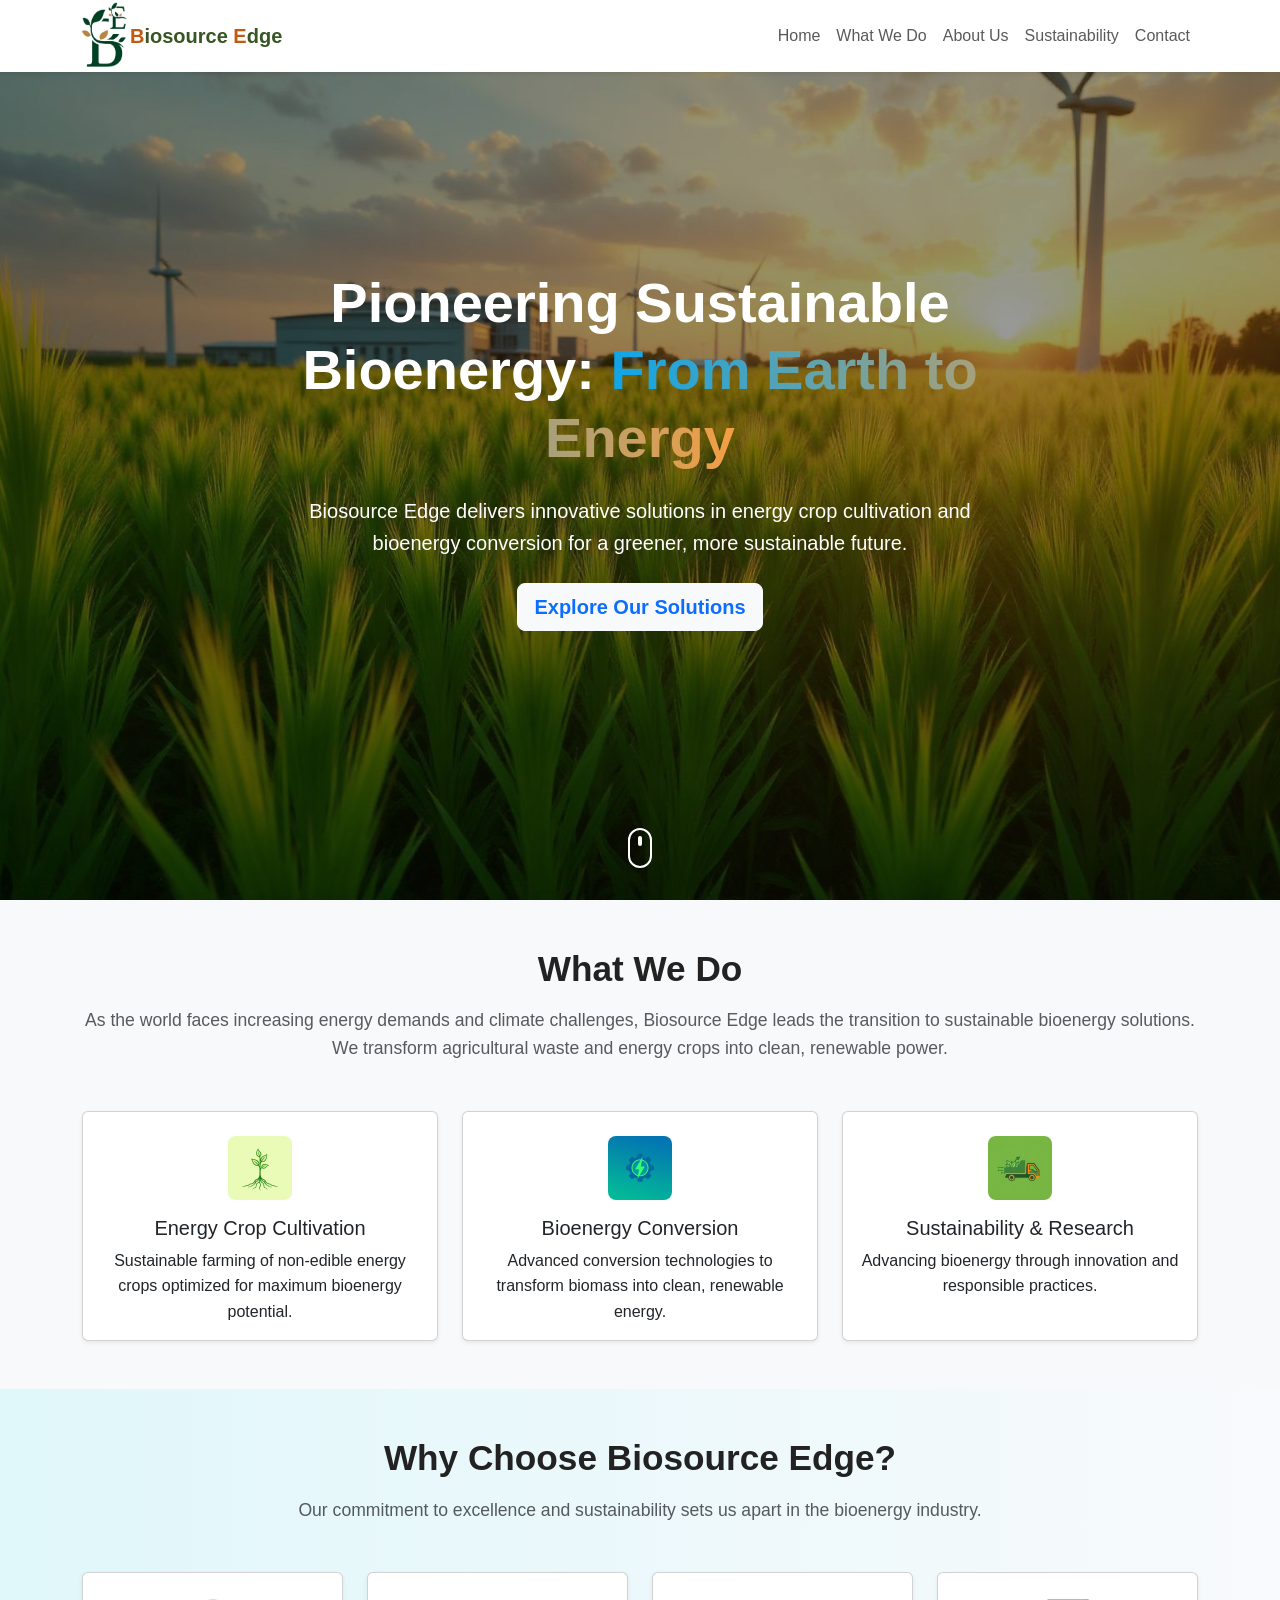
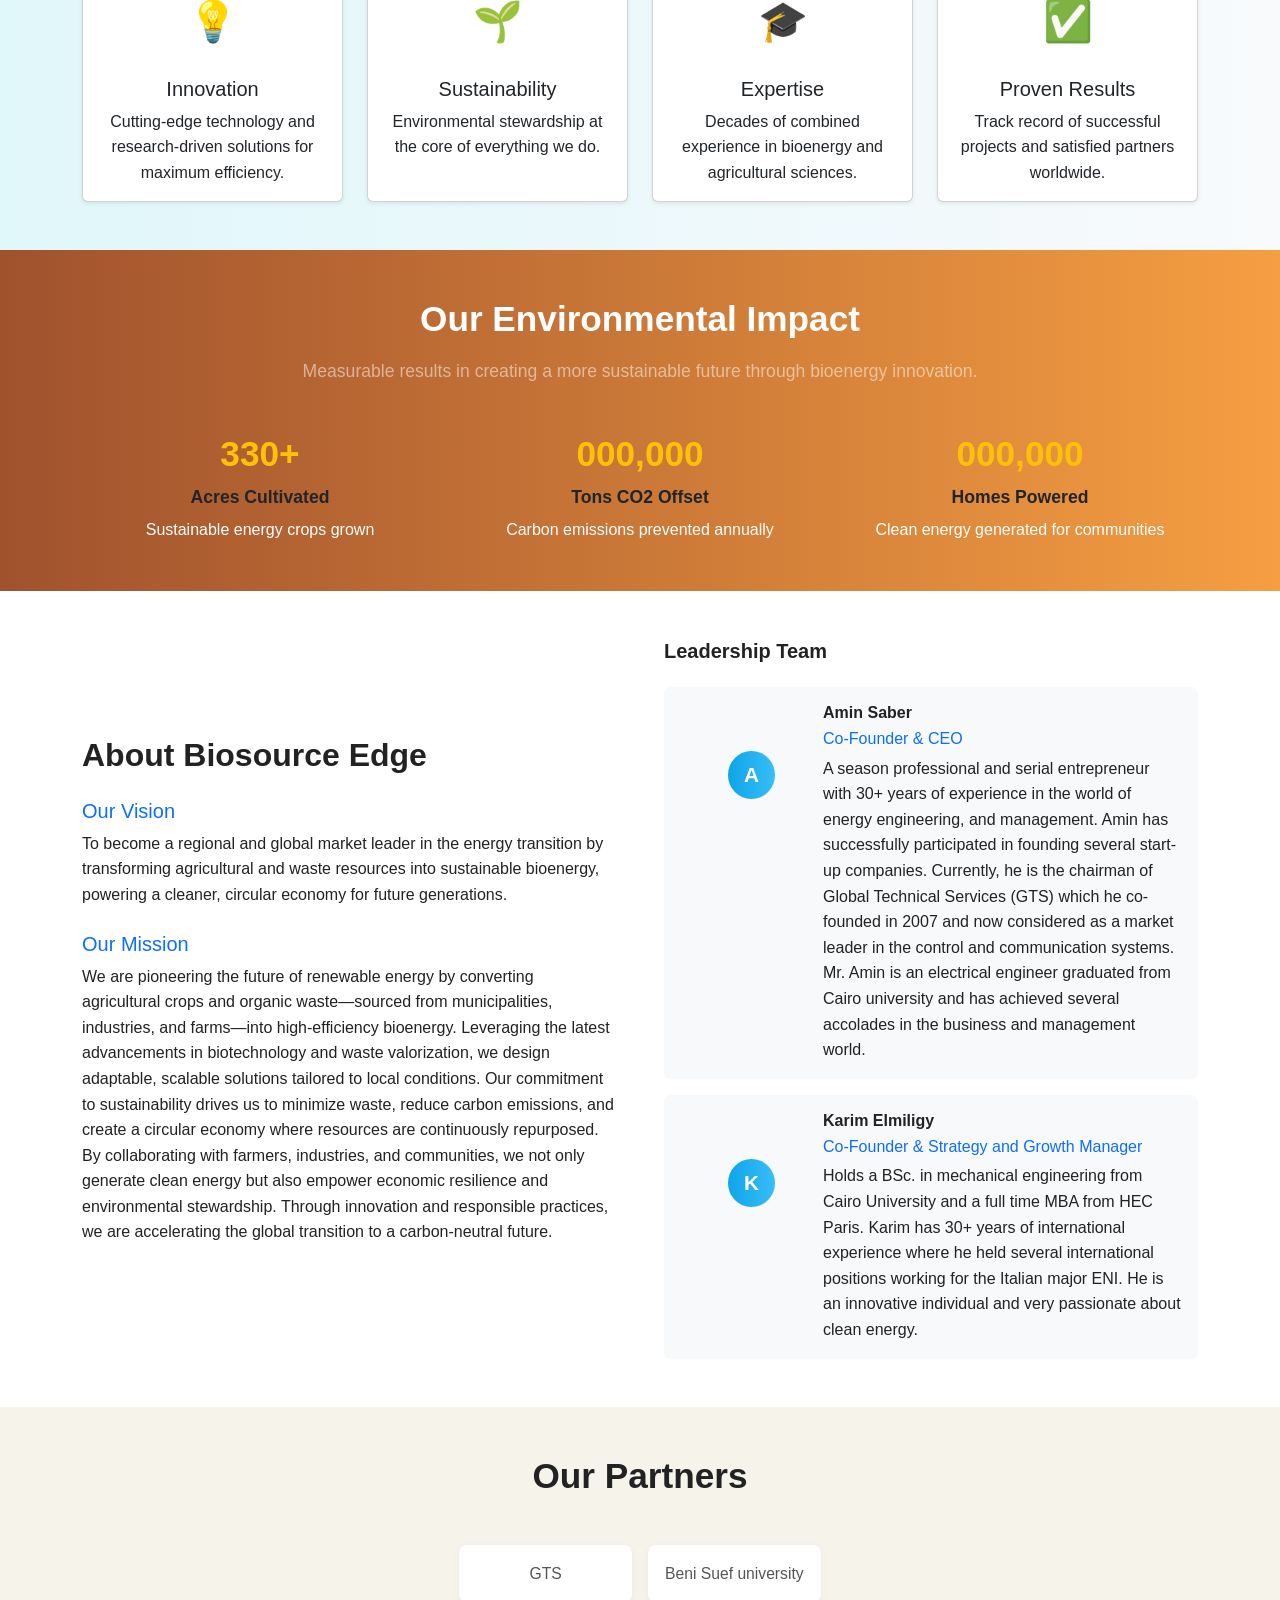
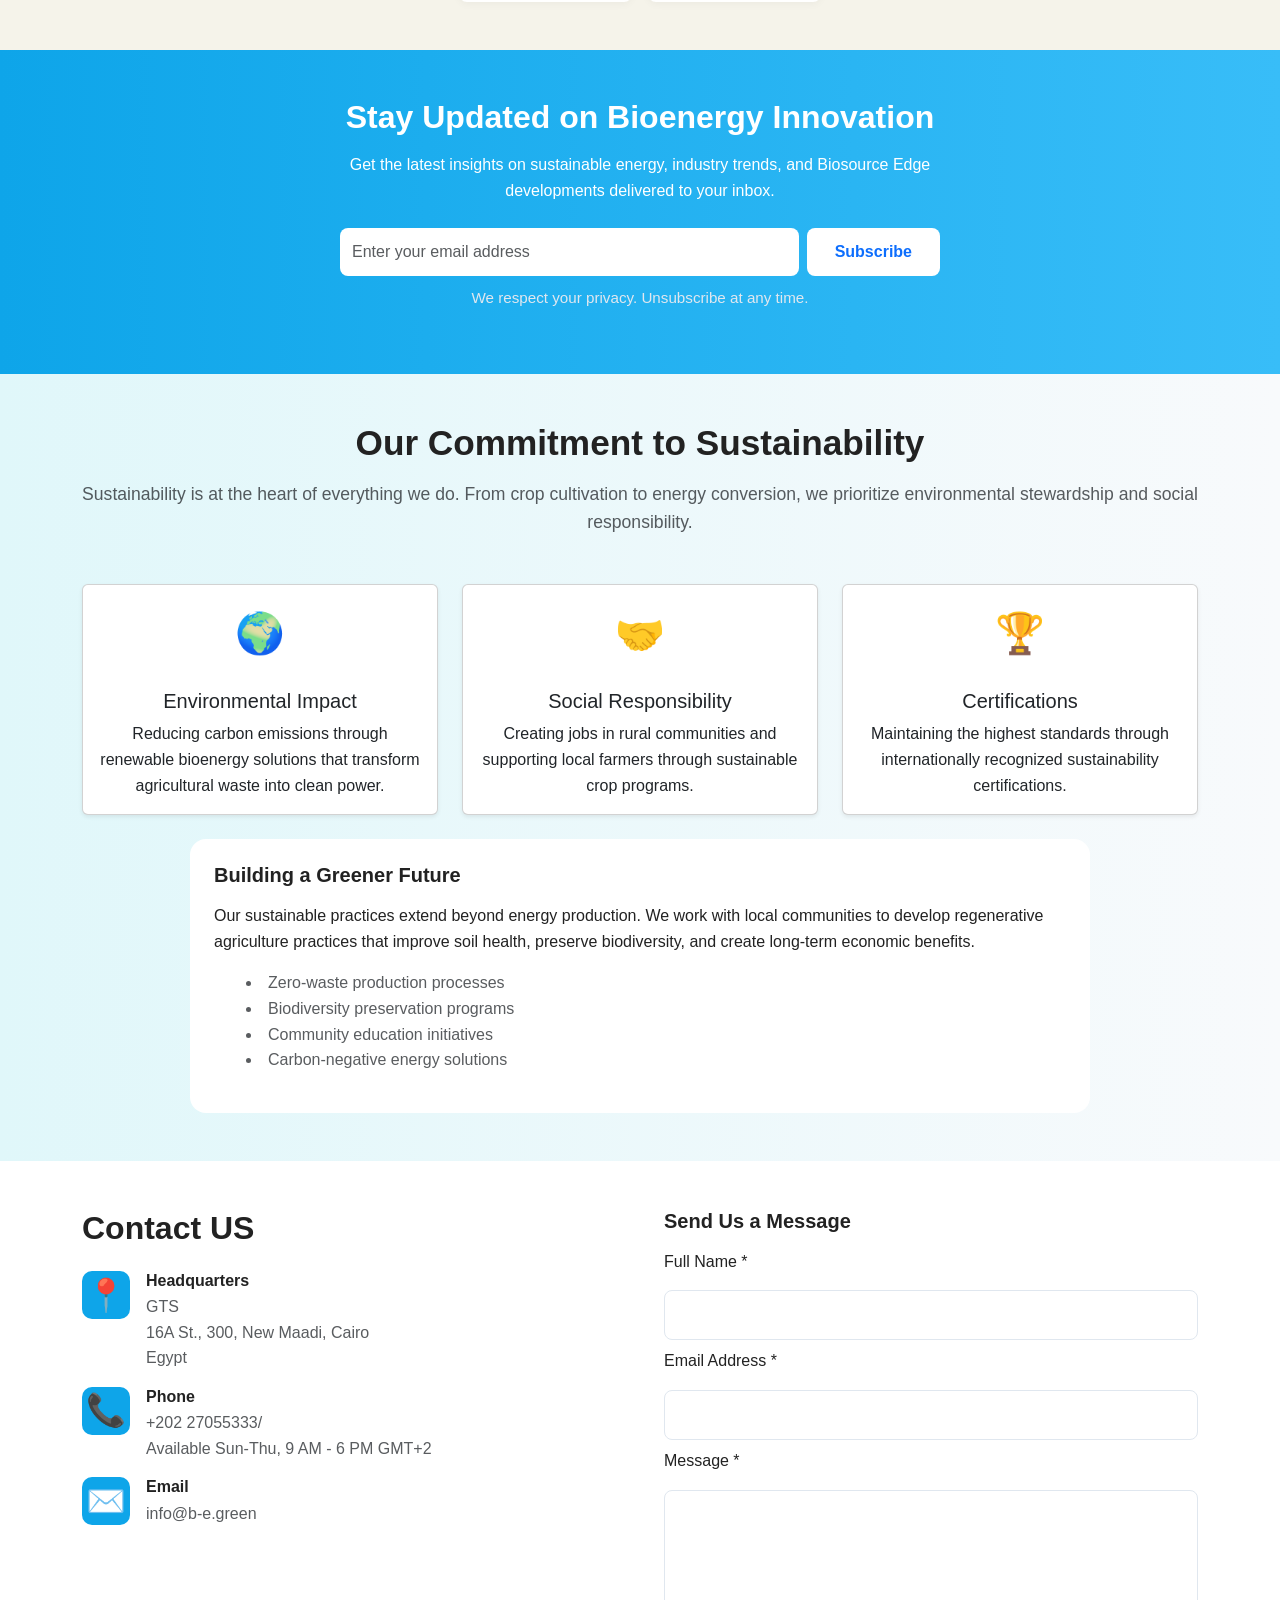
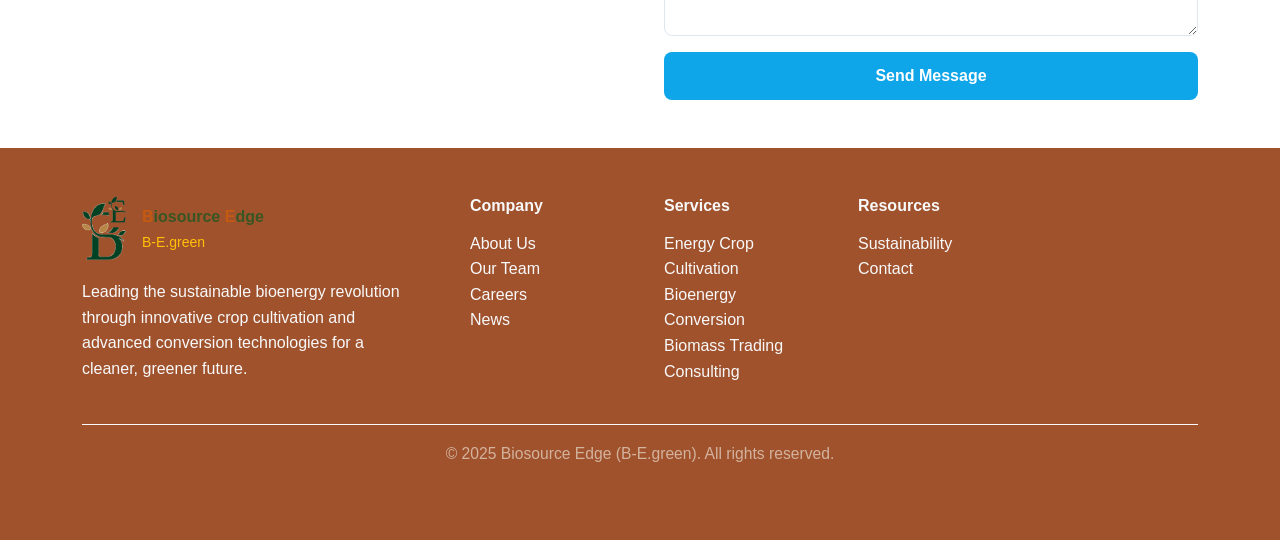
==== commit 09b6ff6e: "content update" ====
--- a/index.html
+++ b/index.html
@@ -21,7 +21,7 @@
                 <!-- <span class="logo me-2">BE</span> -->
                 <img src="assets/Biosource Logo.png" class="card-img-top mx-auto " alt="BE" style="width: 3rem;">
                 <span>
-                    <span class="fw-bold">Biosource Edge</span><br>
+                    <span class="fw-bold" style="color: #C45911;">B<span style="color: #385623;">iosource</span> E<span style="color: #385623;">dge</span><br>
                     <!-- <span class="text-primary small">B-E.green</span> -->
                 </span>
             </a>
@@ -81,8 +81,8 @@
                             <h5 class="card-title">Energy Crop Cultivation</h5>
                             <p class="card-text">Sustainable farming of non-edible energy crops optimized for maximum
                                 bioenergy potential.</p>
-                            <div class="sustainability-metrics bg-primary bg-opacity-10 rounded p-2 mt-2 fw-semibold" data-bs-toggle="modal" data-bs-target="#energyCropsModal">
-                                Details</div>
+                            <!-- <div class="sustainability-metrics bg-primary bg-opacity-10 rounded p-2 mt-2 fw-semibold" data-bs-toggle="modal" data-bs-target="#energyCropsModal">
+                                Details</div> -->
                         </div>
                     </div>
                 </div>
@@ -95,8 +95,8 @@
                             <h5 class="card-title">Bioenergy Conversion</h5>
                             <p class="card-text">Advanced conversion technologies to transform biomass into clean,
                                 renewable energy.</p>
-                            <div class="sustainability-metrics bg-primary bg-opacity-10 rounded p-2 mt-2 fw-semibold" data-bs-toggle="modal" data-bs-target="#biomassEnergyModal">
-                                Details</div>
+                            <!-- <div class="sustainability-metrics bg-primary bg-opacity-10 rounded p-2 mt-2 fw-semibold" data-bs-toggle="modal" data-bs-target="#biomassEnergyModal">
+                                Details</div> -->
                         </div>
                     </div>
                 </div>
@@ -108,8 +108,8 @@
                         <div class="card-body">
                             <h5 class="card-title">Sustainability & Research</h5>
                             <p class="card-text">Advancing bioenergy through innovation and responsible practices.</p>
-                            <div class="sustainability-metrics bg-primary bg-opacity-10 rounded p-2 mt-2 fw-semibold" data-bs-toggle="modal" data-bs-target="#sustainabilityModal">
-                                Details</div>
+                            <!-- <div class="sustainability-metrics bg-primary bg-opacity-10 rounded p-2 mt-2 fw-semibold" data-bs-toggle="modal" data-bs-target="#sustainabilityModal">
+                                Details</div> -->
                         </div>
                     </div>
                 </div>
@@ -193,34 +193,34 @@
                     innovation.</p>
             </div>
             <div class="row g-4">
-                <div class="col-md-6 col-lg-3">
+                <div class="col-md-6 col-lg-4">
                     <div class="card h-100 text-center bg-transparent border-0">
-                        <div class="impact-number display-5 fw-bold text-warning">50,000+</div>
+                        <div class="impact-number display-5 fw-bold text-warning">330+</div>
                         <div class="impact-label fw-semibold">Acres Cultivated</div>
                         <div class="impact-desc">Sustainable energy crops grown</div>
                     </div>
                 </div>
-                <div class="col-md-6 col-lg-3">
+                <div class="col-md-6 col-lg-4">
                     <div class="card h-100 text-center bg-transparent border-0">
-                        <div class="impact-number display-5 fw-bold text-warning">250,000</div>
+                        <div class="impact-number display-5 fw-bold text-warning">000,000</div>
                         <div class="impact-label fw-semibold">Tons CO2 Offset</div>
                         <div class="impact-desc">Carbon emissions prevented annually</div>
                     </div>
                 </div>
-                <div class="col-md-6 col-lg-3">
+                <div class="col-md-6 col-lg-4">
                     <div class="card h-100 text-center bg-transparent border-0">
-                        <div class="impact-number display-5 fw-bold text-warning">125,000</div>
+                        <div class="impact-number display-5 fw-bold text-warning">000,000</div>
                         <div class="impact-label fw-semibold">Homes Powered</div>
                         <div class="impact-desc">Clean energy generated for communities</div>
                     </div>
                 </div>
-                <div class="col-md-6 col-lg-3">
+                <!-- <div class="col-md-6 col-lg-3">
                     <div class="card h-100 text-center bg-transparent border-0">
                         <div class="impact-number display-5 fw-bold text-warning">98%</div>
                         <div class="impact-label fw-semibold">Client Satisfaction</div>
                         <div class="impact-desc">Partners who continue working with us</div>
                     </div>
-                </div>
+                </div> -->
             </div>
         </div>
     </section>
@@ -247,15 +247,15 @@
                         <div>
                             <h6 class="fw-semibold mb-1">Amin Saber</h6>
                             <div class="text-primary mb-1">Co-Founder & CEO</div>
-                            <div>an experienced serial entrepreneur with 30+ years of experience in the world of energy engineering, and management. Amin has successfully participated in founding several start-up companies. Currently, he is the chairman of Global Technical Services (GTS) which he co-founded in 2007 and now considered as a market leader in the control and communication systems.  Mr. Amin is an electrical engineer graduated from Cairo university and has achieved several accolades in the business and management world.</div>
+                            <div>A season professional and serial entrepreneur with 30+ years of experience in the world of energy engineering, and management. Amin has successfully participated in founding several start-up companies. Currently, he is the chairman of Global Technical Services (GTS) which he co-founded in 2007 and now considered as a market leader in the control and communication systems.  Mr. Amin is an electrical engineer graduated from Cairo university and has achieved several accolades in the business and management world.</div>
                         </div>
                     </div>
                     <div class="d-flex align-items-start bg-light rounded p-3">
                         <div class="team-avatar m-5">K</div>
                         <div>
                             <h6 class="fw-semibold mb-1">Karim Elmiligy</h6>
-                            <div class="text-primary mb-1">Co-Founder & CEO</div>
-                            <div>holds a BSc. in mechanical engineering from Cairo University and a full time MBA from HEC Paris. Karim has 30+ years of international experience where he held several international positions working for the Italian major ENI. He is an innovative individual and very passionate about clean energy.</div>
+                            <div class="text-primary mb-1">Co-Founder & Strategy and Growth Manager</div>
+                            <div>Holds a BSc. in mechanical engineering from Cairo University and a full time MBA from HEC Paris. Karim has 30+ years of international experience where he held several international positions working for the Italian major ENI. He is an innovative individual and very passionate about clean energy.</div>
                         </div>
                     </div>
                 </div>
@@ -264,10 +264,10 @@
     </section>
 
     <!-- Testimonials Section (Bootstrap) -->
-    <section class="testimonials-section py-5 bg-light">
+    <section class="testimonials-section py-5 bg-gray">
         <div class="container">
             <div class="section-header mb-5 text-center">
-                <h2 class="fw-bold mb-3">What Our Partners Say</h2>
+                <h2 class="fw-bold mb-3">Our Partners</h2>
                 <!-- <p class="text-muted">Hear from the organizations we've helped transform their energy future.</p> -->
             </div>
             <!-- <div class="row g-4 mb-4">
@@ -307,15 +307,15 @@
                 </div>
             </div> -->
             <div class="partners-section text-center">
-                <h5 class="fw-bold mb-3">Trusted Partners</h5>
+                <!-- <h5 class="fw-bold mb-3">Trusted Partners</h5> -->
                 <div class="row g-3 justify-content-center">
                     <div class="col-6 col-md-2">
-                        <div class="partner-card">GreenTech Industries</div>
+                        <div class="partner-card">GTS</div>
                     </div>
                     <div class="col-6 col-md-2">
-                        <div class="partner-card">EcoFarm Collective</div>
-                    </div>
-                    <div class="col-6 col-md-2">
+                        <div class="partner-card">Beni Suef university</div>
+                    </div>
+                    <!-- <div class="col-6 col-md-2">
                         <div class="partner-card">Renewable Energy Partners</div>
                     </div>
                     <div class="col-6 col-md-2">
@@ -326,7 +326,7 @@
                     </div>
                     <div class="col-6 col-md-2">
                         <div class="partner-card">Clean Future Solutions</div>
-                    </div>
+                    </div> -->
                 </div>
             </div>
         </div>
@@ -428,8 +428,8 @@
                             <h5 class="card-title">Environmental Impact</h5>
                             <p class="card-text">Reducing carbon emissions through renewable bioenergy solutions that
                                 transform agricultural waste into clean power.</p>
-                            <div class="sustainability-metrics bg-primary bg-opacity-10 rounded p-2 mt-2 fw-semibold">
-                                250,000 tons CO2 reduced annually</div>
+                            <!-- <div class="sustainability-metrics bg-primary bg-opacity-10 rounded p-2 mt-2 fw-semibold">
+                                250,000 tons CO2 reduced annually</div> -->
                         </div>
                     </div>
                 </div>
@@ -440,8 +440,8 @@
                             <h5 class="card-title">Social Responsibility</h5>
                             <p class="card-text">Creating jobs in rural communities and supporting local farmers through
                                 sustainable crop programs.</p>
-                            <div class="sustainability-metrics bg-primary bg-opacity-10 rounded p-2 mt-2 fw-semibold">
-                                500+ rural jobs created</div>
+                            <!-- <div class="sustainability-metrics bg-primary bg-opacity-10 rounded p-2 mt-2 fw-semibold">
+                                500+ rural jobs created</div> -->
                         </div>
                     </div>
                 </div>
@@ -452,8 +452,8 @@
                             <h5 class="card-title">Certifications</h5>
                             <p class="card-text">Maintaining the highest standards through internationally recognized
                                 sustainability certifications.</p>
-                            <div class="sustainability-metrics bg-primary bg-opacity-10 rounded p-2 mt-2 fw-semibold">
-                                ISO 14001, ISCC certified</div>
+                            <!-- <div class="sustainability-metrics bg-primary bg-opacity-10 rounded p-2 mt-2 fw-semibold">
+                                ISO 14001, ISCC certified</div> -->
                         </div>
                     </div>
                 </div>
@@ -469,7 +469,7 @@
                     <li>Community education initiatives</li>
                     <li>Carbon-negative energy solutions</li>
                 </ul>
-                <div class="row g-3">
+                <!-- <div class="row g-3">
                     <div class="col-6 col-md-3 text-center"><span class="fw-bold text-primary">100%</span><br>Renewable
                         Energy</div>
                     <div class="col-6 col-md-3 text-center"><span class="fw-bold text-primary">75%</span><br>Waste
@@ -478,7 +478,7 @@
                         Farms</div>
                     <div class="col-6 col-md-3 text-center"><span class="fw-bold text-primary">25</span><br>Countries
                         Served</div>
-                </div>
+                </div> -->
             </div>
         </div>
     </section>
@@ -488,30 +488,29 @@
         <div class="container">
             <div class="row g-5">
                 <div class="col-lg-6">
-                    <h2 class="fw-bold mb-4">Get In Touch</h2>
-                    <p class="mb-4">Ready to explore sustainable bioenergy solutions? Our team of experts is here to
-                        help you develop the perfect energy strategy for your needs.</p>
+                    <h2 class="fw-bold mb-4">Contact US </h2>
+                    <!-- <p class="mb-4">Ready to explore sustainable bioenergy solutions? Our team of experts is here to
+                        help you develop the perfect energy strategy for your needs.</p> -->
                     <div class="contact-details mt-4">
                         <div class="d-flex align-items-start mb-3">
                             <div class="contact-icon me-3">📍</div>
                             <div>
                                 <h6 class="fw-semibold mb-1">Headquarters</h6>
-                                <div class="text-muted">123 Sustainable Energy Boulevard<br>Green Valley, CA
-                                    94533<br>United States</div>
+                                <div class="text-muted">GTS<br>16A St., 300, New Maadi, Cairo<br>Egypt</div>
                             </div>
                         </div>
                         <div class="d-flex align-items-start mb-3">
                             <div class="contact-icon me-3">📞</div>
                             <div>
                                 <h6 class="fw-semibold mb-1">Phone</h6>
-                                <div class="text-muted">+1 (555) 123-4567<br>Available Mon-Fri, 9 AM - 6 PM PST</div>
+                                <div class="text-muted">+202 27055333/<br>Available Sun-Thu, 9 AM - 6 PM GMT+2</div>
                             </div>
                         </div>
                         <div class="d-flex align-items-start mb-3">
                             <div class="contact-icon me-3">✉️</div>
                             <div>
                                 <h6 class="fw-semibold mb-1">Email</h6>
-                                <div class="text-muted">info@b-e.green<br>partnerships@b-e.green</div>
+                                <div class="text-muted">info@b-e.green</div>
                             </div>
                         </div>
                     </div>
@@ -548,7 +547,7 @@
                         <img src="assets/Biosource Logo.png" class="card-img-top " alt="BE" style="width: 3rem;">
 
                         <span>
-                            <span class="fw-bold">Biosource Edge</span><br>
+                            <span class="fw-bold" style="color: #C45911;">B<span style="color: #385623;">iosource</span> E<span style="color: #385623;">dge</span></span><br>
                             <span class="text-warning small">B-E.green</span>
                         </span>
                     </div>
